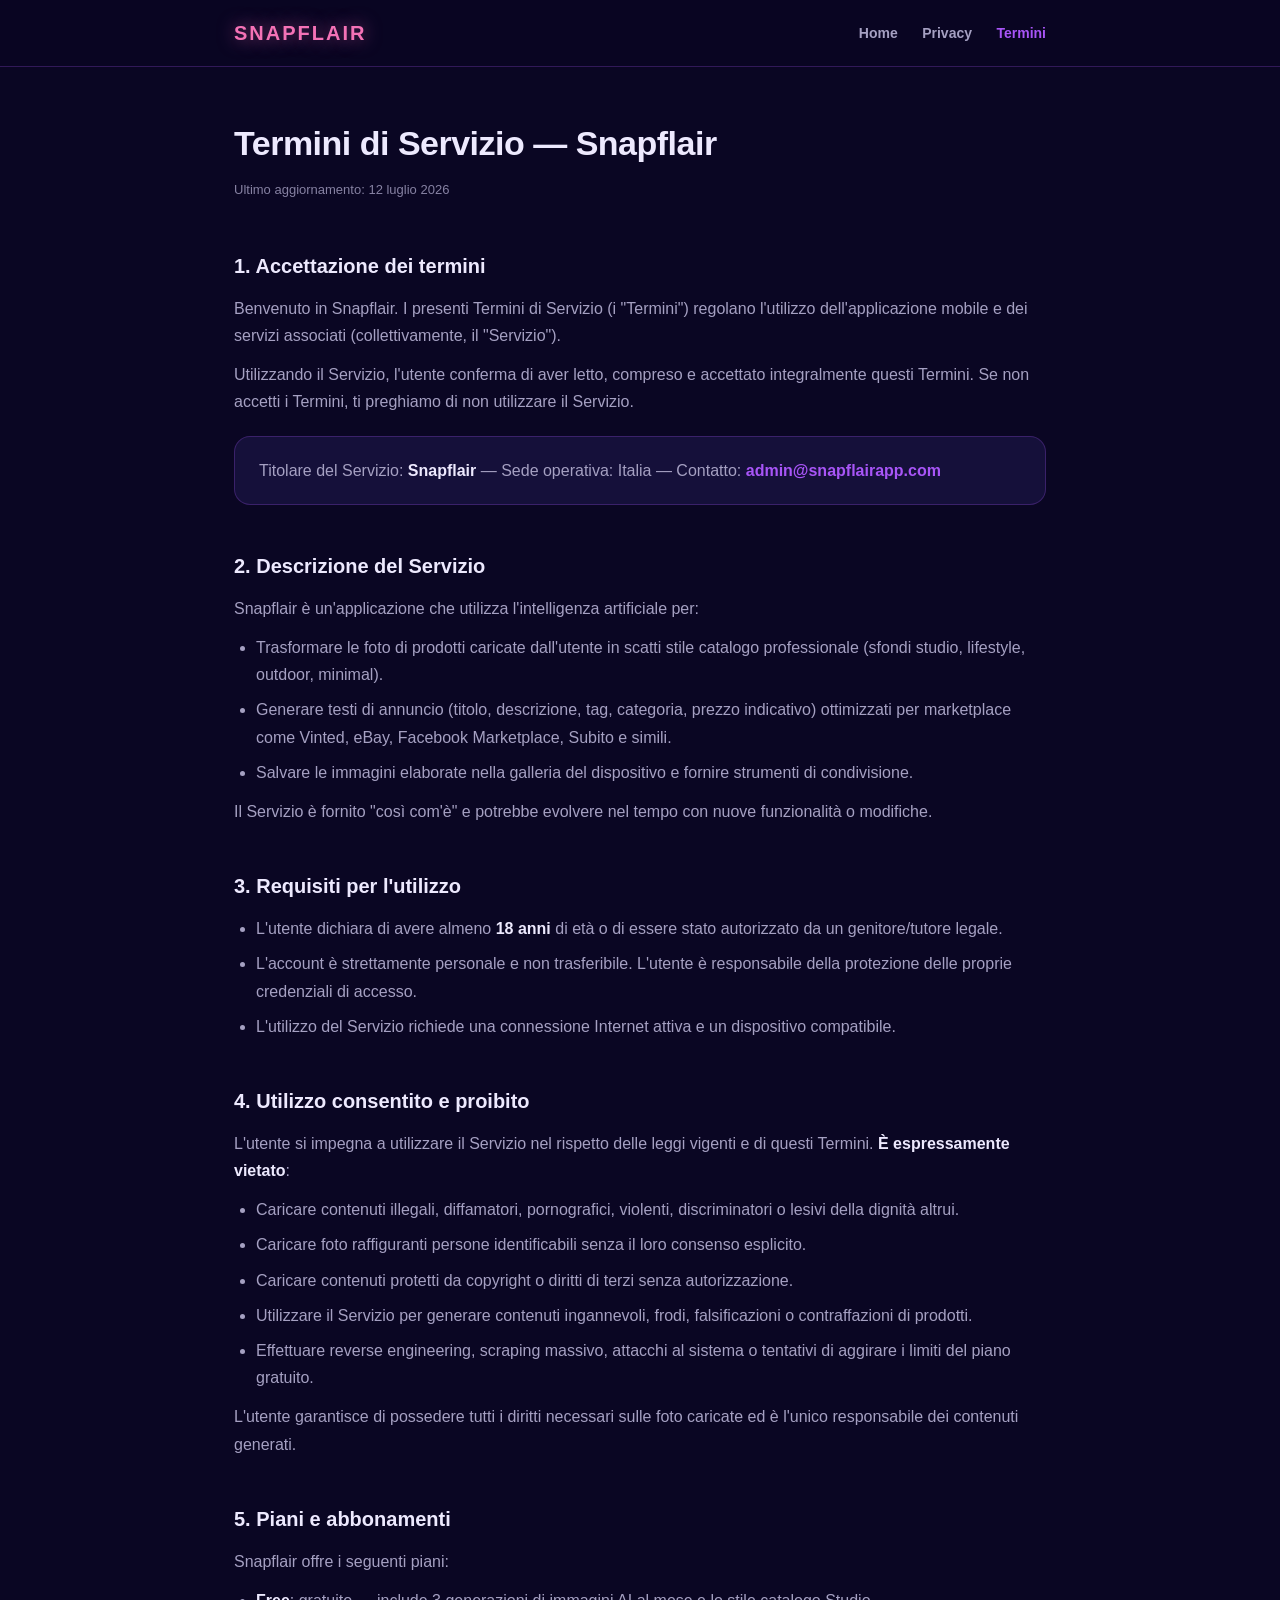
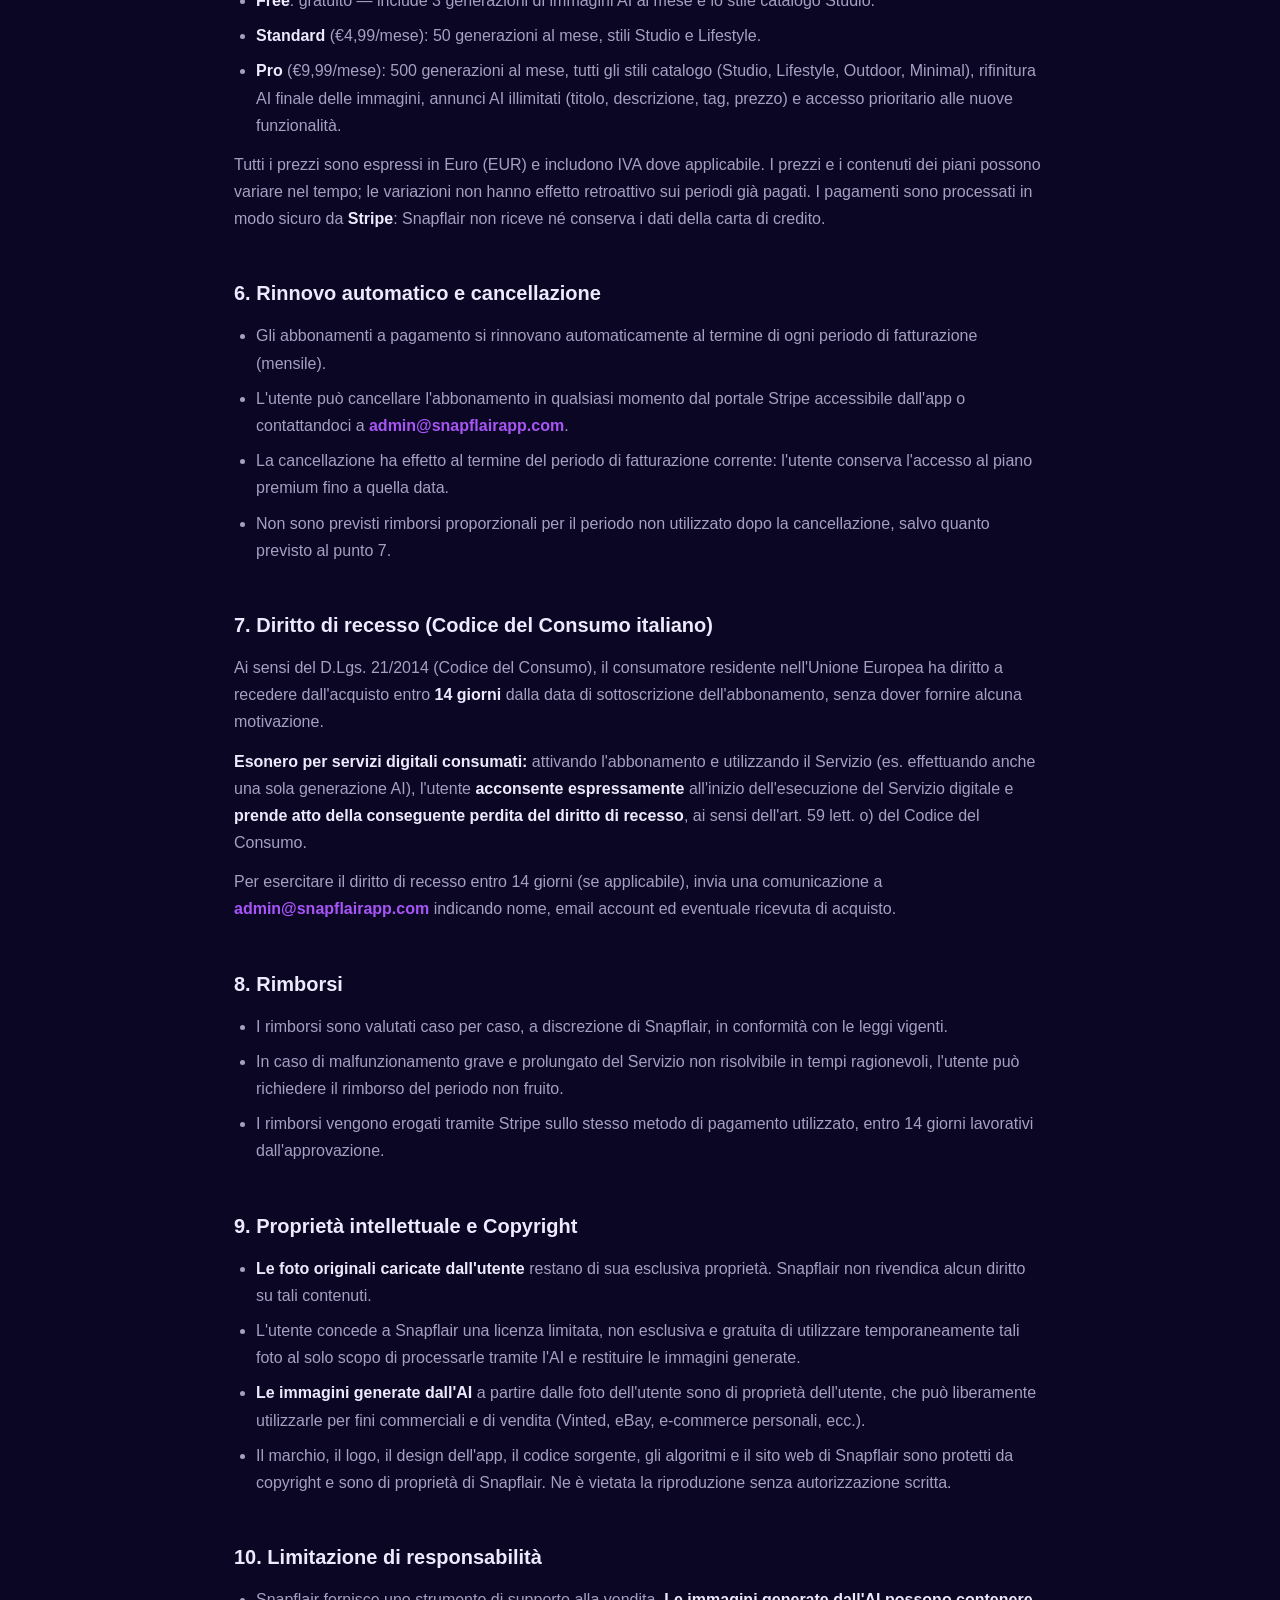
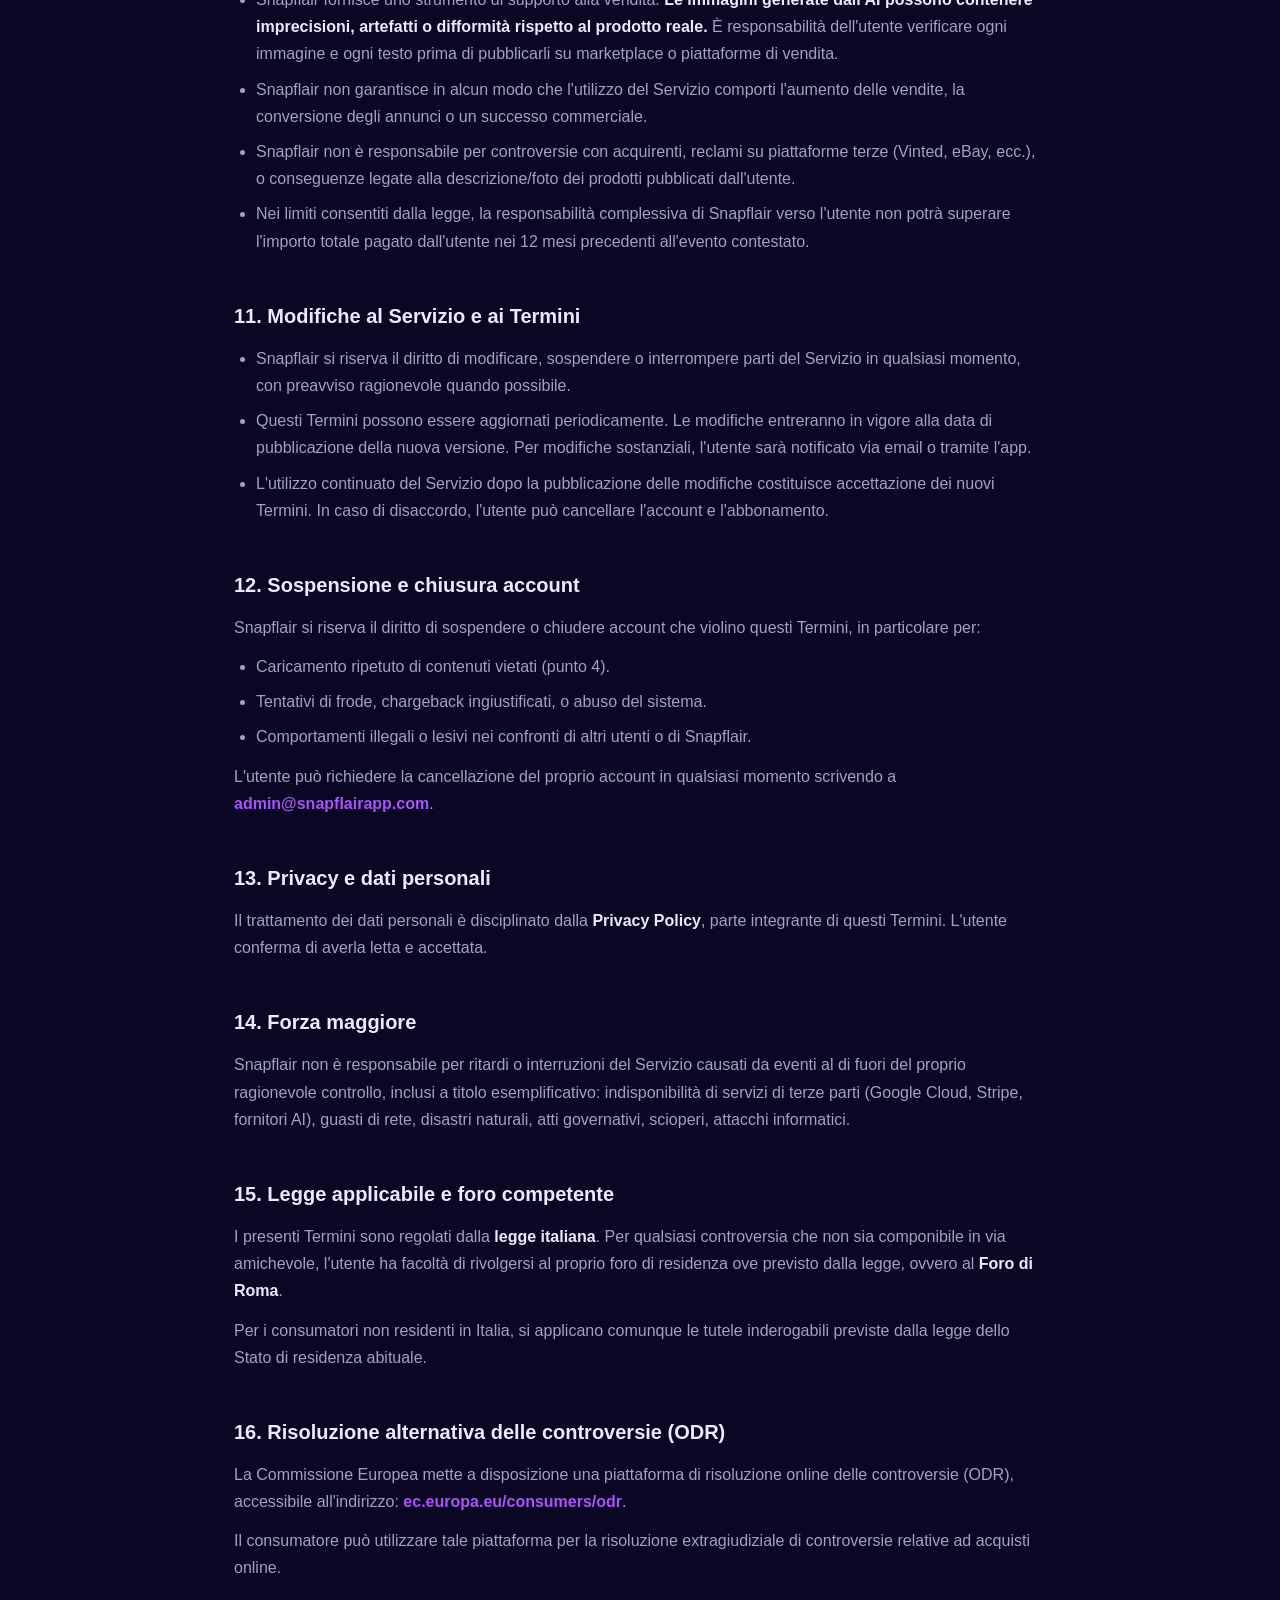
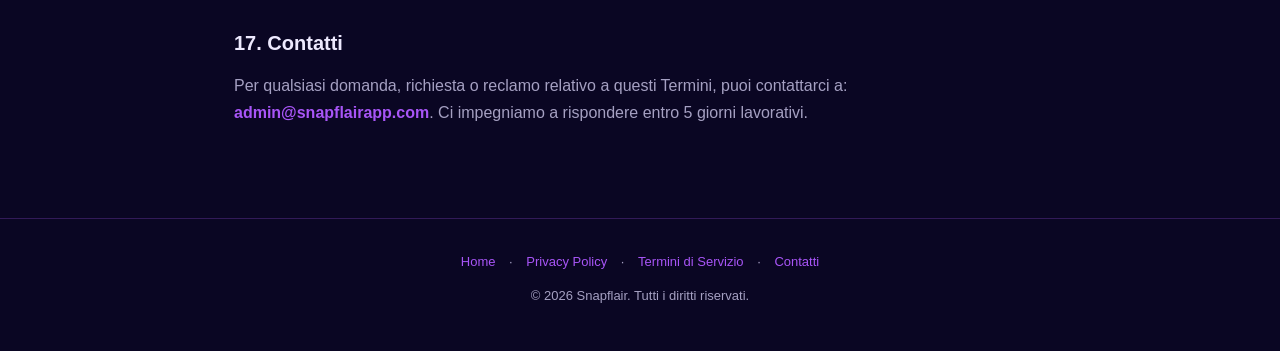
==== terms.html @ dc20a5fb "Create terms.html Documento termini" ====
<!DOCTYPE html>
<html lang="it">
<head>
<meta charset="UTF-8">
<meta name="viewport" content="width=device-width, initial-scale=1.0">
<title>Termini di Servizio — Snapflair</title>
<meta name="description" content="Termini e Condizioni d'uso di Snapflair: piani, abbonamenti, proprietà intellettuale, diritto di recesso.">
<style>
  :root {
    --bg: #0A0623; --bg-card: #15103A; --purple: #A855F7; --pink: #F472B6;
    --text: #EDE9FE; --text-dim: #A5A0C2; --border: rgba(168, 85, 247, 0.25);
  }
  * { margin: 0; padding: 0; box-sizing: border-box; }
  body { background: var(--bg); color: var(--text-dim); font-family: -apple-system, BlinkMacSystemFont, "Segoe UI", Roboto, Helvetica, Arial, sans-serif; line-height: 1.7; font-size: 16px; }
  header { position: sticky; top: 0; z-index: 10; background: rgba(10, 6, 35, 0.92); backdrop-filter: blur(10px); border-bottom: 1px solid var(--border); }
  .nav { max-width: 860px; margin: 0 auto; padding: 16px 24px; display: flex; align-items: center; justify-content: space-between; }
  .logo { font-size: 20px; font-weight: 900; letter-spacing: 2px; color: var(--pink); text-decoration: none; text-shadow: 0 0 18px rgba(244, 114, 182, 0.6); }
  .nav-links a { color: var(--text-dim); text-decoration: none; font-size: 14px; margin-left: 20px; transition: color .2s; }
  .nav-links a:hover, .nav-links a.active { color: var(--purple); }
  main { max-width: 860px; margin: 0 auto; padding: 48px 24px 80px; }
  h1 { font-size: 34px; font-weight: 800; color: var(--text); letter-spacing: -0.5px; margin-bottom: 6px; }
  .meta { font-size: 13px; color: var(--text-dim); margin-bottom: 40px; opacity: .8; }
  h2 { font-size: 20px; font-weight: 700; color: var(--text); margin: 36px 0 12px; padding-top: 8px; }
  p { margin-bottom: 12px; }
  ul { margin: 0 0 12px 22px; }
  li { margin-bottom: 8px; }
  strong { color: var(--text); font-weight: 700; }
  a { color: var(--purple); font-weight: 600; text-decoration: none; }
  a:hover { text-decoration: underline; }
  .card { background: var(--bg-card); border: 1px solid var(--border); border-radius: 16px; padding: 20px 24px; margin: 20px 0; }
  footer { border-top: 1px solid var(--border); padding: 32px 24px; text-align: center; font-size: 13px; color: var(--text-dim); }
  footer a { margin: 0 10px; font-weight: 500; }
  @media (max-width: 600px) { h1 { font-size: 26px; } .nav-links a { margin-left: 12px; font-size: 13px; } }
</style>
</head>
<body>

<header>
  <nav class="nav">
    <a class="logo" href="index.html">SNAPFLAIR</a>
    <div class="nav-links">
      <a href="index.html">Home</a>
      <a href="privacy.html">Privacy</a>
      <a href="terms.html" class="active">Termini</a>
    </div>
  </nav>
</header>

<main>
  <h1>Termini di Servizio — Snapflair</h1>
  <p class="meta">Ultimo aggiornamento: 12 luglio 2026</p>

  <h2>1. Accettazione dei termini</h2>
  <p>Benvenuto in Snapflair. I presenti Termini di Servizio (i "Termini") regolano l'utilizzo dell'applicazione mobile e dei servizi associati (collettivamente, il "Servizio").</p>
  <p>Utilizzando il Servizio, l'utente conferma di aver letto, compreso e accettato integralmente questi Termini. Se non accetti i Termini, ti preghiamo di non utilizzare il Servizio.</p>
  <div class="card">Titolare del Servizio: <strong>Snapflair</strong> — Sede operativa: Italia — Contatto: <a href="mailto:admin@snapflairapp.com">admin@snapflairapp.com</a></div>

  <h2>2. Descrizione del Servizio</h2>
  <p>Snapflair è un'applicazione che utilizza l'intelligenza artificiale per:</p>
  <ul>
    <li>Trasformare le foto di prodotti caricate dall'utente in scatti stile catalogo professionale (sfondi studio, lifestyle, outdoor, minimal).</li>
    <li>Generare testi di annuncio (titolo, descrizione, tag, categoria, prezzo indicativo) ottimizzati per marketplace come Vinted, eBay, Facebook Marketplace, Subito e simili.</li>
    <li>Salvare le immagini elaborate nella galleria del dispositivo e fornire strumenti di condivisione.</li>
  </ul>
  <p>Il Servizio è fornito "così com'è" e potrebbe evolvere nel tempo con nuove funzionalità o modifiche.</p>

  <h2>3. Requisiti per l'utilizzo</h2>
  <ul>
    <li>L'utente dichiara di avere almeno <strong>18 anni</strong> di età o di essere stato autorizzato da un genitore/tutore legale.</li>
    <li>L'account è strettamente personale e non trasferibile. L'utente è responsabile della protezione delle proprie credenziali di accesso.</li>
    <li>L'utilizzo del Servizio richiede una connessione Internet attiva e un dispositivo compatibile.</li>
  </ul>

  <h2>4. Utilizzo consentito e proibito</h2>
  <p>L'utente si impegna a utilizzare il Servizio nel rispetto delle leggi vigenti e di questi Termini. <strong>È espressamente vietato</strong>:</p>
  <ul>
    <li>Caricare contenuti illegali, diffamatori, pornografici, violenti, discriminatori o lesivi della dignità altrui.</li>
    <li>Caricare foto raffiguranti persone identificabili senza il loro consenso esplicito.</li>
    <li>Caricare contenuti protetti da copyright o diritti di terzi senza autorizzazione.</li>
    <li>Utilizzare il Servizio per generare contenuti ingannevoli, frodi, falsificazioni o contraffazioni di prodotti.</li>
    <li>Effettuare reverse engineering, scraping massivo, attacchi al sistema o tentativi di aggirare i limiti del piano gratuito.</li>
  </ul>
  <p>L'utente garantisce di possedere tutti i diritti necessari sulle foto caricate ed è l'unico responsabile dei contenuti generati.</p>

  <h2>5. Piani e abbonamenti</h2>
  <p>Snapflair offre i seguenti piani:</p>
  <ul>
    <li><strong>Free</strong>: gratuito — include 3 generazioni di immagini AI al mese e lo stile catalogo Studio.</li>
    <li><strong>Standard</strong> (€4,99/mese): 50 generazioni al mese, stili Studio e Lifestyle.</li>
    <li><strong>Pro</strong> (€9,99/mese): 500 generazioni al mese, tutti gli stili catalogo (Studio, Lifestyle, Outdoor, Minimal), rifinitura AI finale delle immagini, annunci AI illimitati (titolo, descrizione, tag, prezzo) e accesso prioritario alle nuove funzionalità.</li>
  </ul>
  <p>Tutti i prezzi sono espressi in Euro (EUR) e includono IVA dove applicabile. I prezzi e i contenuti dei piani possono variare nel tempo; le variazioni non hanno effetto retroattivo sui periodi già pagati. I pagamenti sono processati in modo sicuro da <strong>Stripe</strong>: Snapflair non riceve né conserva i dati della carta di credito.</p>

  <h2>6. Rinnovo automatico e cancellazione</h2>
  <ul>
    <li>Gli abbonamenti a pagamento si rinnovano automaticamente al termine di ogni periodo di fatturazione (mensile).</li>
    <li>L'utente può cancellare l'abbonamento in qualsiasi momento dal portale Stripe accessibile dall'app o contattandoci a <a href="mailto:admin@snapflairapp.com">admin@snapflairapp.com</a>.</li>
    <li>La cancellazione ha effetto al termine del periodo di fatturazione corrente: l'utente conserva l'accesso al piano premium fino a quella data.</li>
    <li>Non sono previsti rimborsi proporzionali per il periodo non utilizzato dopo la cancellazione, salvo quanto previsto al punto 7.</li>
  </ul>

  <h2>7. Diritto di recesso (Codice del Consumo italiano)</h2>
  <p>Ai sensi del D.Lgs. 21/2014 (Codice del Consumo), il consumatore residente nell'Unione Europea ha diritto a recedere dall'acquisto entro <strong>14 giorni</strong> dalla data di sottoscrizione dell'abbonamento, senza dover fornire alcuna motivazione.</p>
  <p><strong>Esonero per servizi digitali consumati:</strong> attivando l'abbonamento e utilizzando il Servizio (es. effettuando anche una sola generazione AI), l'utente <strong>acconsente espressamente</strong> all'inizio dell'esecuzione del Servizio digitale e <strong>prende atto della conseguente perdita del diritto di recesso</strong>, ai sensi dell'art. 59 lett. o) del Codice del Consumo.</p>
  <p>Per esercitare il diritto di recesso entro 14 giorni (se applicabile), invia una comunicazione a <a href="mailto:admin@snapflairapp.com">admin@snapflairapp.com</a> indicando nome, email account ed eventuale ricevuta di acquisto.</p>

  <h2>8. Rimborsi</h2>
  <ul>
    <li>I rimborsi sono valutati caso per caso, a discrezione di Snapflair, in conformità con le leggi vigenti.</li>
    <li>In caso di malfunzionamento grave e prolungato del Servizio non risolvibile in tempi ragionevoli, l'utente può richiedere il rimborso del periodo non fruito.</li>
    <li>I rimborsi vengono erogati tramite Stripe sullo stesso metodo di pagamento utilizzato, entro 14 giorni lavorativi dall'approvazione.</li>
  </ul>

  <h2>9. Proprietà intellettuale e Copyright</h2>
  <ul>
    <li><strong>Le foto originali caricate dall'utente</strong> restano di sua esclusiva proprietà. Snapflair non rivendica alcun diritto su tali contenuti.</li>
    <li>L'utente concede a Snapflair una licenza limitata, non esclusiva e gratuita di utilizzare temporaneamente tali foto al solo scopo di processarle tramite l'AI e restituire le immagini generate.</li>
    <li><strong>Le immagini generate dall'AI</strong> a partire dalle foto dell'utente sono di proprietà dell'utente, che può liberamente utilizzarle per fini commerciali e di vendita (Vinted, eBay, e-commerce personali, ecc.).</li>
    <li>Il marchio, il logo, il design dell'app, il codice sorgente, gli algoritmi e il sito web di Snapflair sono protetti da copyright e sono di proprietà di Snapflair. Ne è vietata la riproduzione senza autorizzazione scritta.</li>
  </ul>

  <h2>10. Limitazione di responsabilità</h2>
  <ul>
    <li>Snapflair fornisce uno strumento di supporto alla vendita. <strong>Le immagini generate dall'AI possono contenere imprecisioni, artefatti o difformità rispetto al prodotto reale.</strong> È responsabilità dell'utente verificare ogni immagine e ogni testo prima di pubblicarli su marketplace o piattaforme di vendita.</li>
    <li>Snapflair non garantisce in alcun modo che l'utilizzo del Servizio comporti l'aumento delle vendite, la conversione degli annunci o un successo commerciale.</li>
    <li>Snapflair non è responsabile per controversie con acquirenti, reclami su piattaforme terze (Vinted, eBay, ecc.), o conseguenze legate alla descrizione/foto dei prodotti pubblicati dall'utente.</li>
    <li>Nei limiti consentiti dalla legge, la responsabilità complessiva di Snapflair verso l'utente non potrà superare l'importo totale pagato dall'utente nei 12 mesi precedenti all'evento contestato.</li>
  </ul>

  <h2>11. Modifiche al Servizio e ai Termini</h2>
  <ul>
    <li>Snapflair si riserva il diritto di modificare, sospendere o interrompere parti del Servizio in qualsiasi momento, con preavviso ragionevole quando possibile.</li>
    <li>Questi Termini possono essere aggiornati periodicamente. Le modifiche entreranno in vigore alla data di pubblicazione della nuova versione. Per modifiche sostanziali, l'utente sarà notificato via email o tramite l'app.</li>
    <li>L'utilizzo continuato del Servizio dopo la pubblicazione delle modifiche costituisce accettazione dei nuovi Termini. In caso di disaccordo, l'utente può cancellare l'account e l'abbonamento.</li>
  </ul>

  <h2>12. Sospensione e chiusura account</h2>
  <p>Snapflair si riserva il diritto di sospendere o chiudere account che violino questi Termini, in particolare per:</p>
  <ul>
    <li>Caricamento ripetuto di contenuti vietati (punto 4).</li>
    <li>Tentativi di frode, chargeback ingiustificati, o abuso del sistema.</li>
    <li>Comportamenti illegali o lesivi nei confronti di altri utenti o di Snapflair.</li>
  </ul>
  <p>L'utente può richiedere la cancellazione del proprio account in qualsiasi momento scrivendo a <a href="mailto:admin@snapflairapp.com">admin@snapflairapp.com</a>.</p>

  <h2>13. Privacy e dati personali</h2>
  <p>Il trattamento dei dati personali è disciplinato dalla <a href="privacy.html"><strong>Privacy Policy</strong></a>, parte integrante di questi Termini. L'utente conferma di averla letta e accettata.</p>

  <h2>14. Forza maggiore</h2>
  <p>Snapflair non è responsabile per ritardi o interruzioni del Servizio causati da eventi al di fuori del proprio ragionevole controllo, inclusi a titolo esemplificativo: indisponibilità di servizi di terze parti (Google Cloud, Stripe, fornitori AI), guasti di rete, disastri naturali, atti governativi, scioperi, attacchi informatici.</p>

  <h2>15. Legge applicabile e foro competente</h2>
  <p>I presenti Termini sono regolati dalla <strong>legge italiana</strong>. Per qualsiasi controversia che non sia componibile in via amichevole, l'utente ha facoltà di rivolgersi al proprio foro di residenza ove previsto dalla legge, ovvero al <strong>Foro di Roma</strong>.</p>
  <p>Per i consumatori non residenti in Italia, si applicano comunque le tutele inderogabili previste dalla legge dello Stato di residenza abituale.</p>

  <h2>16. Risoluzione alternativa delle controversie (ODR)</h2>
  <p>La Commissione Europea mette a disposizione una piattaforma di risoluzione online delle controversie (ODR), accessibile all'indirizzo: <a href="https://ec.europa.eu/consumers/odr" target="_blank" rel="noopener">ec.europa.eu/consumers/odr</a>.</p>
  <p>Il consumatore può utilizzare tale piattaforma per la risoluzione extragiudiziale di controversie relative ad acquisti online.</p>

  <h2>17. Contatti</h2>
  <p>Per qualsiasi domanda, richiesta o reclamo relativo a questi Termini, puoi contattarci a: <a href="mailto:admin@snapflairapp.com">admin@snapflairapp.com</a>. Ci impegniamo a rispondere entro 5 giorni lavorativi.</p>
</main>

<footer>
  <div>
    <a href="index.html">Home</a> ·
    <a href="privacy.html">Privacy Policy</a> ·
    <a href="terms.html">Termini di Servizio</a> ·
    <a href="mailto:admin@snapflairapp.com">Contatti</a>
  </div>
  <p style="margin-top:12px;">© 2026 Snapflair. Tutti i diritti riservati.</p>
</footer>

</body>
</html>
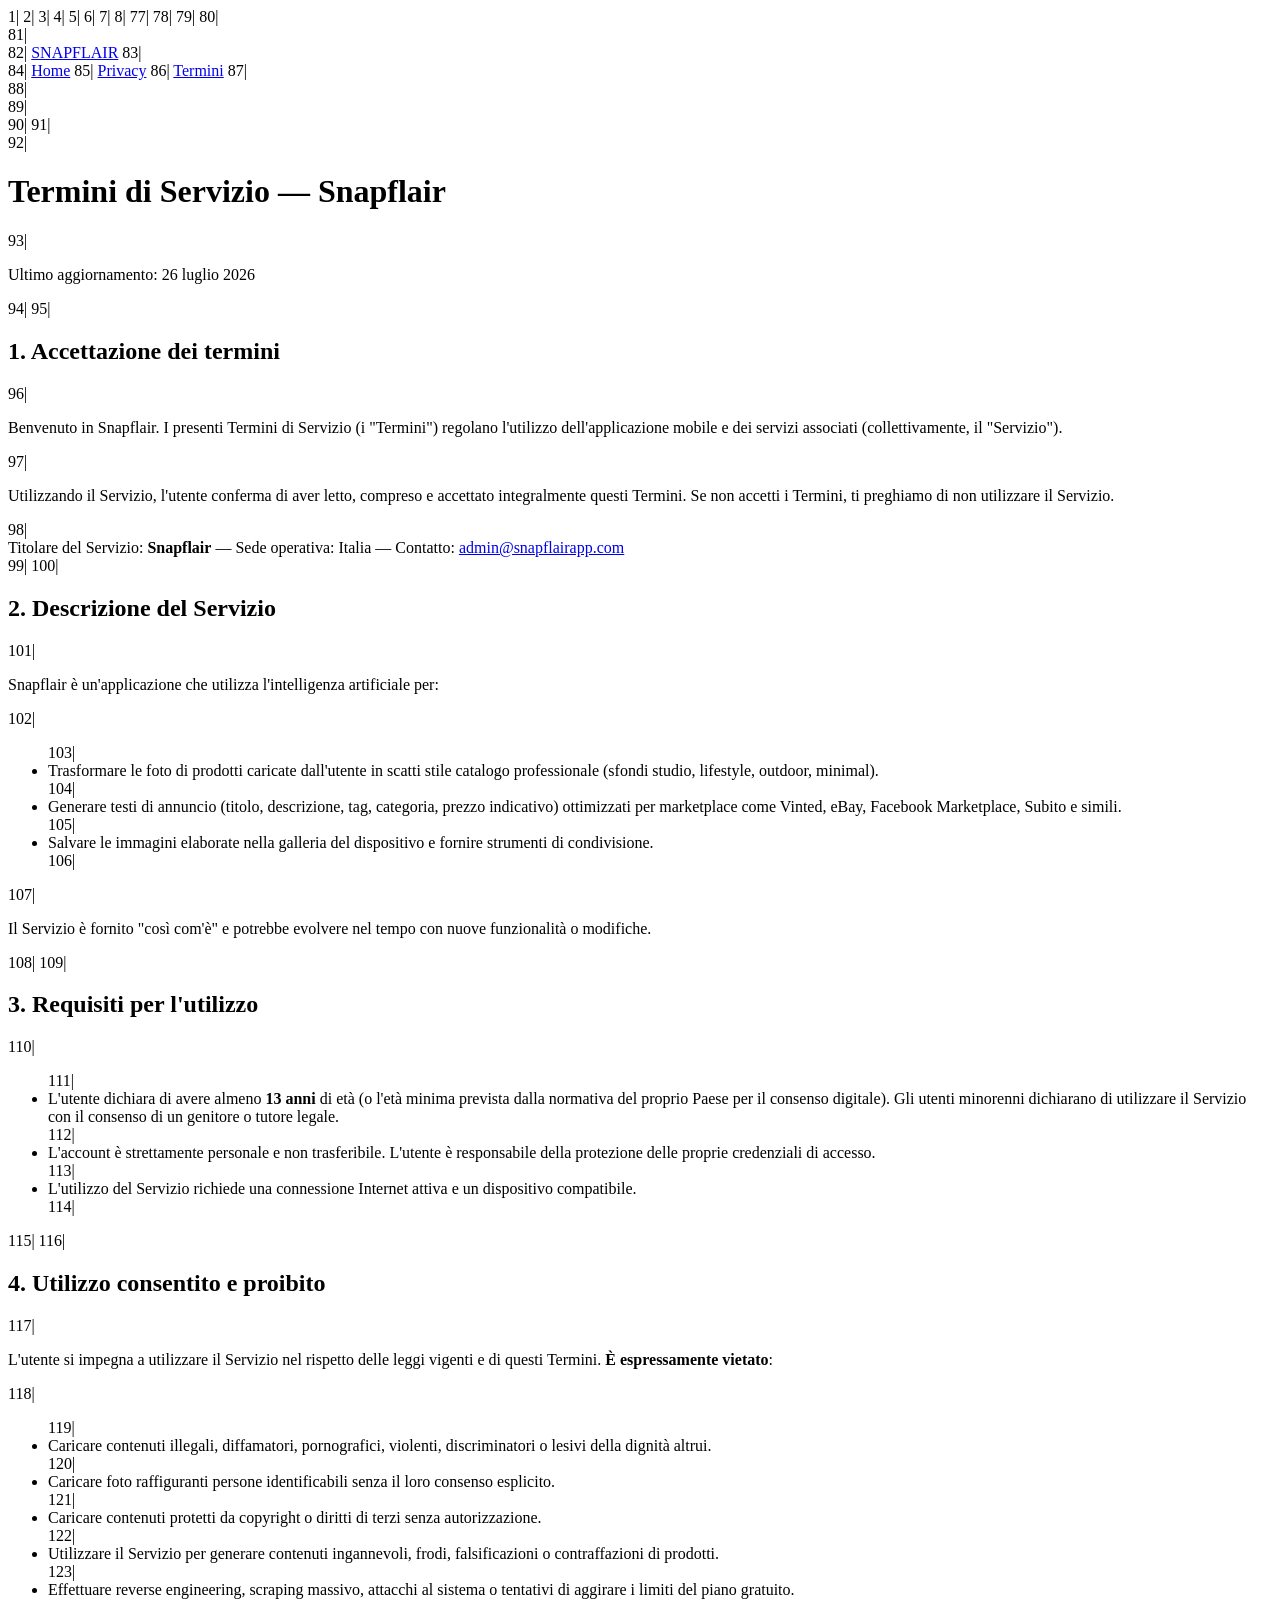
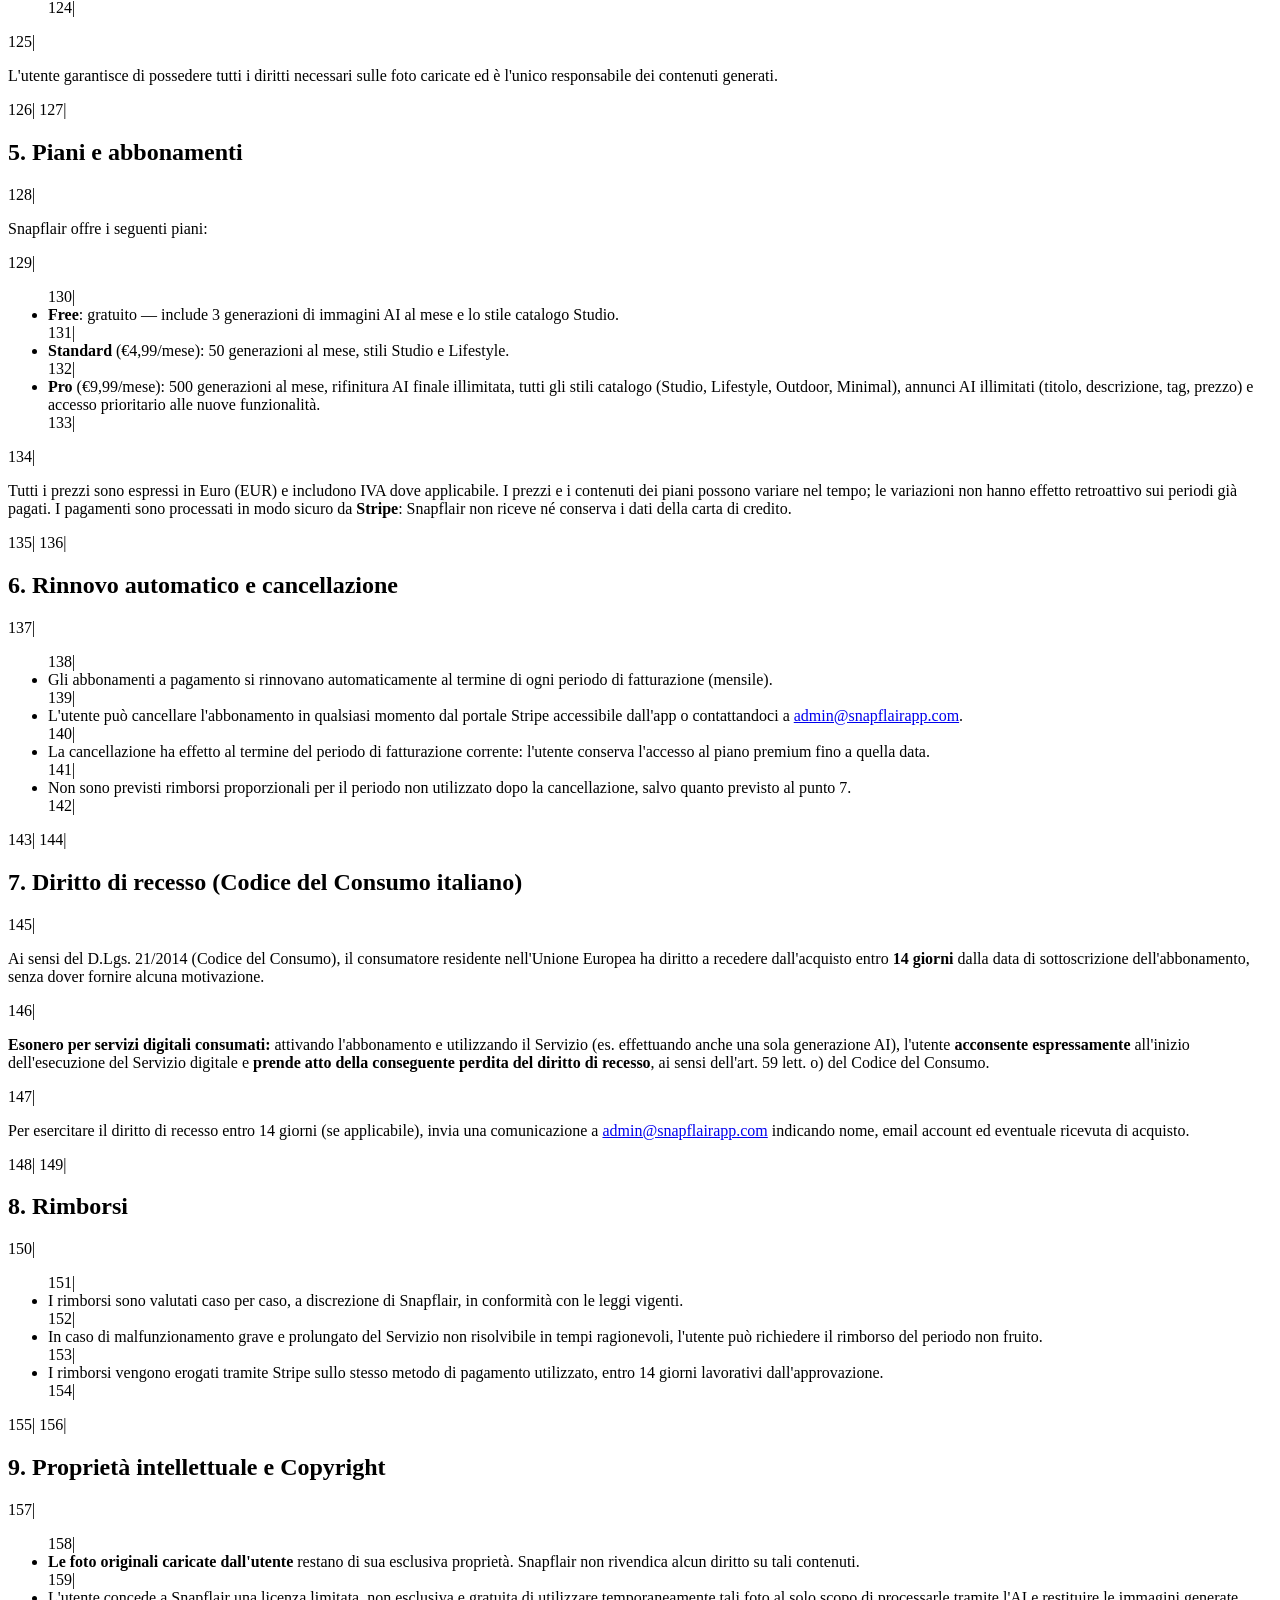
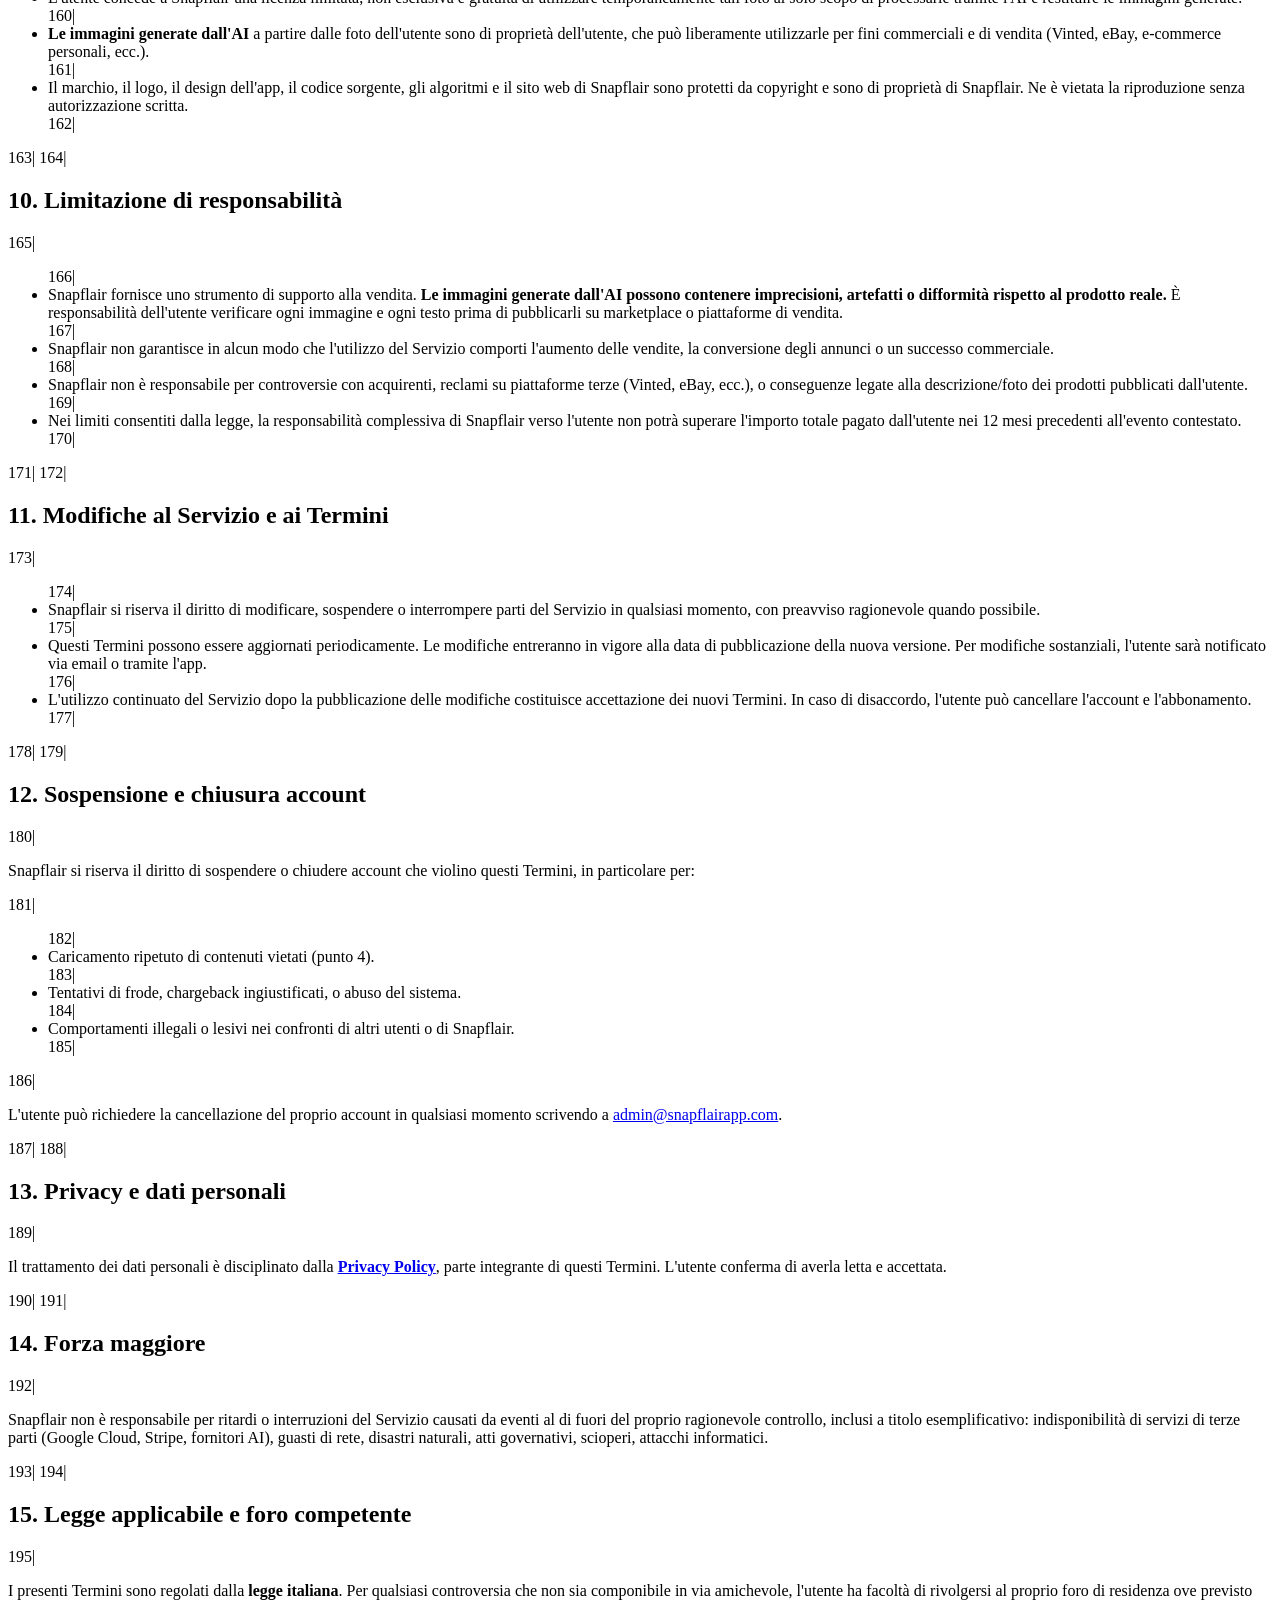
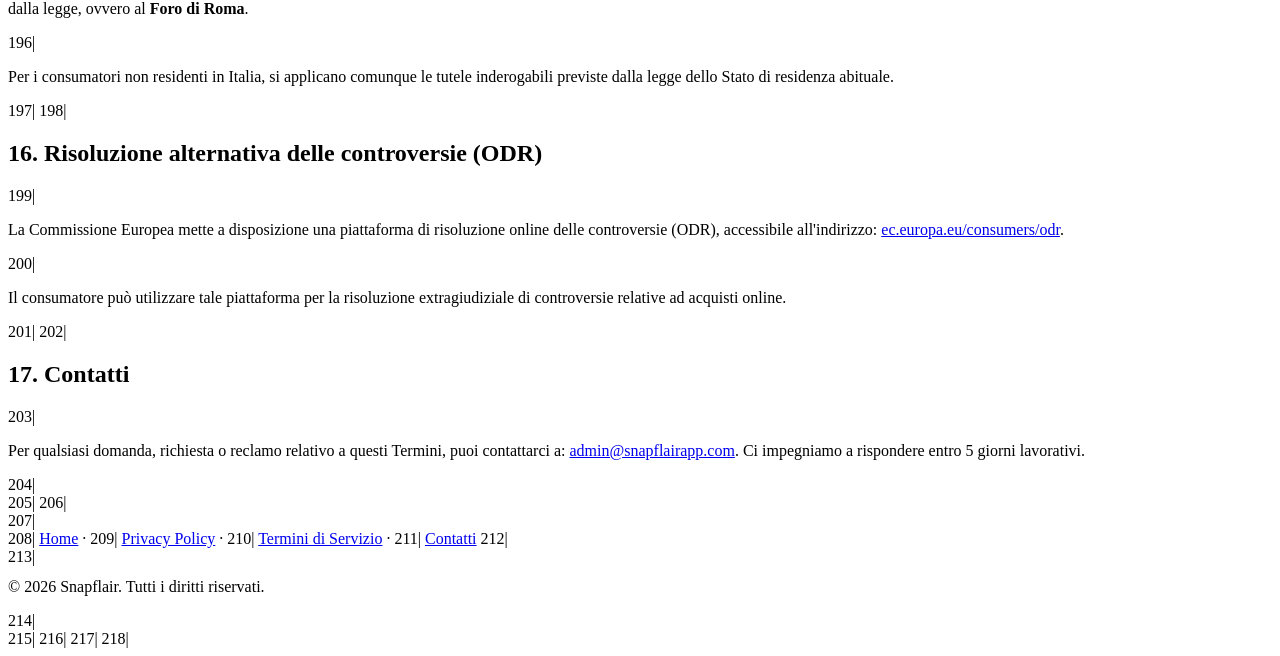
==== commit 112488f8: "Update terms.html" ====
--- a/terms.html
+++ b/terms.html
@@ -1,175 +1,219 @@
-<!DOCTYPE html>
-<html lang="it">
-<head>
-<meta charset="UTF-8">
-<meta name="viewport" content="width=device-width, initial-scale=1.0">
-<title>Termini di Servizio — Snapflair</title>
-<meta name="description" content="Termini e Condizioni d'uso di Snapflair: piani, abbonamenti, proprietà intellettuale, diritto di recesso.">
-<style>
-  :root {
-    --bg: #0A0623; --bg-card: #15103A; --purple: #A855F7; --pink: #F472B6;
-    --text: #EDE9FE; --text-dim: #A5A0C2; --border: rgba(168, 85, 247, 0.25);
-  }
-  * { margin: 0; padding: 0; box-sizing: border-box; }
-  body { background: var(--bg); color: var(--text-dim); font-family: -apple-system, BlinkMacSystemFont, "Segoe UI", Roboto, Helvetica, Arial, sans-serif; line-height: 1.7; font-size: 16px; }
-  header { position: sticky; top: 0; z-index: 10; background: rgba(10, 6, 35, 0.92); backdrop-filter: blur(10px); border-bottom: 1px solid var(--border); }
-  .nav { max-width: 860px; margin: 0 auto; padding: 16px 24px; display: flex; align-items: center; justify-content: space-between; }
-  .logo { font-size: 20px; font-weight: 900; letter-spacing: 2px; color: var(--pink); text-decoration: none; text-shadow: 0 0 18px rgba(244, 114, 182, 0.6); }
-  .nav-links a { color: var(--text-dim); text-decoration: none; font-size: 14px; margin-left: 20px; transition: color .2s; }
-  .nav-links a:hover, .nav-links a.active { color: var(--purple); }
-  main { max-width: 860px; margin: 0 auto; padding: 48px 24px 80px; }
-  h1 { font-size: 34px; font-weight: 800; color: var(--text); letter-spacing: -0.5px; margin-bottom: 6px; }
-  .meta { font-size: 13px; color: var(--text-dim); margin-bottom: 40px; opacity: .8; }
-  h2 { font-size: 20px; font-weight: 700; color: var(--text); margin: 36px 0 12px; padding-top: 8px; }
-  p { margin-bottom: 12px; }
-  ul { margin: 0 0 12px 22px; }
-  li { margin-bottom: 8px; }
-  strong { color: var(--text); font-weight: 700; }
-  a { color: var(--purple); font-weight: 600; text-decoration: none; }
-  a:hover { text-decoration: underline; }
-  .card { background: var(--bg-card); border: 1px solid var(--border); border-radius: 16px; padding: 20px 24px; margin: 20px 0; }
-  footer { border-top: 1px solid var(--border); padding: 32px 24px; text-align: center; font-size: 13px; color: var(--text-dim); }
-  footer a { margin: 0 10px; font-weight: 500; }
-  @media (max-width: 600px) { h1 { font-size: 26px; } .nav-links a { margin-left: 12px; font-size: 13px; } }
-</style>
-</head>
-<body>
+1|<!DOCTYPE html>
+2|<html lang="it">
+3|<head>
+4|<meta charset="UTF-8">
+5|<meta name="viewport" content="width=device-width, initial-scale=1.0">
+6|<title>Termini di Servizio — Snapflair</title>
+7|<meta name="description" content="Termini e Condizioni d'uso di Snapflair: piani, abbonamenti, proprietà intellettuale, diritto di recesso.">
+8|<style>
+9|  :root {
+10|    --bg: #0A0623;
+11|    --bg-card: #15103A;
+12|    --purple: #A855F7;
+13|    --pink: #F472B6;
+14|    --text: #EDE9FE;
+15|    --text-dim: #A5A0C2;
+16|    --border: rgba(168, 85, 247, 0.25);
+17|  }
+18|  * { margin: 0; padding: 0; box-sizing: border-box; }
+19|  body {
+20|    background: var(--bg);
+21|    color: var(--text-dim);
+22|    font-family: -apple-system, BlinkMacSystemFont, "Segoe UI", Roboto, Helvetica, Arial, sans-serif;
+23|    line-height: 1.7;
+24|    font-size: 16px;
+25|  }
+26|  header {
+27|    position: sticky; top: 0; z-index: 10;
+28|    background: rgba(10, 6, 35, 0.92);
+29|    backdrop-filter: blur(10px);
+30|    border-bottom: 1px solid var(--border);
+31|  }
+32|  .nav {
+33|    max-width: 860px; margin: 0 auto; padding: 16px 24px;
+34|    display: flex; align-items: center; justify-content: space-between;
+35|  }
+36|  .logo {
+37|    font-size: 20px; font-weight: 900; letter-spacing: 2px;
+38|    color: var(--pink); text-decoration: none;
+39|    text-shadow: 0 0 18px rgba(244, 114, 182, 0.6);
+40|  }
+41|  .nav-links a {
+42|    color: var(--text-dim); text-decoration: none; font-size: 14px;
+43|    margin-left: 20px; transition: color .2s;
+44|  }
+45|  .nav-links a:hover, .nav-links a.active { color: var(--purple); }
+46|  main { max-width: 860px; margin: 0 auto; padding: 48px 24px 80px; }
+47|  h1 {
+48|    font-size: 34px; font-weight: 800; color: var(--text);
+49|    letter-spacing: -0.5px; margin-bottom: 6px;
+50|  }
+51|  .meta { font-size: 13px; color: var(--text-dim); margin-bottom: 40px; opacity: .8; }
+52|  h2 {
+53|    font-size: 20px; font-weight: 700; color: var(--text);
+54|    margin: 36px 0 12px; padding-top: 8px;
+55|  }
+56|  p { margin-bottom: 12px; }
+57|  ul { margin: 0 0 12px 22px; }
+58|  li { margin-bottom: 8px; }
+59|  strong { color: var(--text); font-weight: 700; }
+60|  a { color: var(--purple); font-weight: 600; text-decoration: none; }
+61|  a:hover { text-decoration: underline; }
+62|  .card {
+63|    background: var(--bg-card); border: 1px solid var(--border);
+64|    border-radius: 16px; padding: 20px 24px; margin: 20px 0;
+65|  }
+66|  footer {
+67|    border-top: 1px solid var(--border);
+68|    padding: 32px 24px; text-align: center;
+69|    font-size: 13px; color: var(--text-dim);
+70|  }
+71|  footer a { margin: 0 10px; font-weight: 500; }
+72|  @media (max-width: 600px) {
+73|    h1 { font-size: 26px; }
+74|    .nav-links a { margin-left: 12px; font-size: 13px; }
+75|  }
+76|</style>
+77|</head>
+78|<body>
+79|
+80|<header>
+81|  <nav class="nav">
+82|    <a class="logo" href="index.html">SNAPFLAIR</a>
+83|    <div class="nav-links">
+84|      <a href="index.html">Home</a>
+85|      <a href="privacy.html">Privacy</a>
+86|      <a href="terms.html" class="active">Termini</a>
+87|    </div>
+88|  </nav>
+89|</header>
+90|
+91|<main>
+92|  <h1>Termini di Servizio — Snapflair</h1>
+93|  <p class="meta">Ultimo aggiornamento: 26 luglio 2026</p>
+94|
+95|  <h2>1. Accettazione dei termini</h2>
+96|  <p>Benvenuto in Snapflair. I presenti Termini di Servizio (i "Termini") regolano l'utilizzo dell'applicazione mobile e dei servizi associati (collettivamente, il "Servizio").</p>
+97|  <p>Utilizzando il Servizio, l'utente conferma di aver letto, compreso e accettato integralmente questi Termini. Se non accetti i Termini, ti preghiamo di non utilizzare il Servizio.</p>
+98|  <div class="card">Titolare del Servizio: <strong>Snapflair</strong> — Sede operativa: Italia — Contatto: <a href="mailto:admin@snapflairapp.com">admin@snapflairapp.com</a></div>
+99|
+100|  <h2>2. Descrizione del Servizio</h2>
+101|  <p>Snapflair è un'applicazione che utilizza l'intelligenza artificiale per:</p>
+102|  <ul>
+103|    <li>Trasformare le foto di prodotti caricate dall'utente in scatti stile catalogo professionale (sfondi studio, lifestyle, outdoor, minimal).</li>
+104|    <li>Generare testi di annuncio (titolo, descrizione, tag, categoria, prezzo indicativo) ottimizzati per marketplace come Vinted, eBay, Facebook Marketplace, Subito e simili.</li>
+105|    <li>Salvare le immagini elaborate nella galleria del dispositivo e fornire strumenti di condivisione.</li>
+106|  </ul>
+107|  <p>Il Servizio è fornito "così com'è" e potrebbe evolvere nel tempo con nuove funzionalità o modifiche.</p>
+108|
+109|  <h2>3. Requisiti per l'utilizzo</h2>
+110|  <ul>
+111|    <li>L'utente dichiara di avere almeno <strong>13 anni</strong> di età (o l'età minima prevista dalla normativa del proprio Paese per il consenso digitale). Gli utenti minorenni dichiarano di utilizzare il Servizio con il consenso di un genitore o tutore legale.</li>
+112|    <li>L'account è strettamente personale e non trasferibile. L'utente è responsabile della protezione delle proprie credenziali di accesso.</li>
+113|    <li>L'utilizzo del Servizio richiede una connessione Internet attiva e un dispositivo compatibile.</li>
+114|  </ul>
+115|
+116|  <h2>4. Utilizzo consentito e proibito</h2>
+117|  <p>L'utente si impegna a utilizzare il Servizio nel rispetto delle leggi vigenti e di questi Termini. <strong>È espressamente vietato</strong>:</p>
+118|  <ul>
+119|    <li>Caricare contenuti illegali, diffamatori, pornografici, violenti, discriminatori o lesivi della dignità altrui.</li>
+120|    <li>Caricare foto raffiguranti persone identificabili senza il loro consenso esplicito.</li>
+121|    <li>Caricare contenuti protetti da copyright o diritti di terzi senza autorizzazione.</li>
+122|    <li>Utilizzare il Servizio per generare contenuti ingannevoli, frodi, falsificazioni o contraffazioni di prodotti.</li>
+123|    <li>Effettuare reverse engineering, scraping massivo, attacchi al sistema o tentativi di aggirare i limiti del piano gratuito.</li>
+124|  </ul>
+125|  <p>L'utente garantisce di possedere tutti i diritti necessari sulle foto caricate ed è l'unico responsabile dei contenuti generati.</p>
+126|
+127|  <h2>5. Piani e abbonamenti</h2>
+128|  <p>Snapflair offre i seguenti piani:</p>
+129|  <ul>
+130|    <li><strong>Free</strong>: gratuito — include 3 generazioni di immagini AI al mese e lo stile catalogo Studio.</li>
+131|    <li><strong>Standard</strong> (€4,99/mese): 50 generazioni al mese, stili Studio e Lifestyle.</li>
+132|    <li><strong>Pro</strong> (€9,99/mese): 500 generazioni al mese, rifinitura AI finale illimitata, tutti gli stili catalogo (Studio, Lifestyle, Outdoor, Minimal), annunci AI illimitati (titolo, descrizione, tag, prezzo) e accesso prioritario alle nuove funzionalità.</li>
+133|  </ul>
+134|  <p>Tutti i prezzi sono espressi in Euro (EUR) e includono IVA dove applicabile. I prezzi e i contenuti dei piani possono variare nel tempo; le variazioni non hanno effetto retroattivo sui periodi già pagati. I pagamenti sono processati in modo sicuro da <strong>Stripe</strong>: Snapflair non riceve né conserva i dati della carta di credito.</p>
+135|
+136|  <h2>6. Rinnovo automatico e cancellazione</h2>
+137|  <ul>
+138|    <li>Gli abbonamenti a pagamento si rinnovano automaticamente al termine di ogni periodo di fatturazione (mensile).</li>
+139|    <li>L'utente può cancellare l'abbonamento in qualsiasi momento dal portale Stripe accessibile dall'app o contattandoci a <a href="mailto:admin@snapflairapp.com">admin@snapflairapp.com</a>.</li>
+140|    <li>La cancellazione ha effetto al termine del periodo di fatturazione corrente: l'utente conserva l'accesso al piano premium fino a quella data.</li>
+141|    <li>Non sono previsti rimborsi proporzionali per il periodo non utilizzato dopo la cancellazione, salvo quanto previsto al punto 7.</li>
+142|  </ul>
+143|
+144|  <h2>7. Diritto di recesso (Codice del Consumo italiano)</h2>
+145|  <p>Ai sensi del D.Lgs. 21/2014 (Codice del Consumo), il consumatore residente nell'Unione Europea ha diritto a recedere dall'acquisto entro <strong>14 giorni</strong> dalla data di sottoscrizione dell'abbonamento, senza dover fornire alcuna motivazione.</p>
+146|  <p><strong>Esonero per servizi digitali consumati:</strong> attivando l'abbonamento e utilizzando il Servizio (es. effettuando anche una sola generazione AI), l'utente <strong>acconsente espressamente</strong> all'inizio dell'esecuzione del Servizio digitale e <strong>prende atto della conseguente perdita del diritto di recesso</strong>, ai sensi dell'art. 59 lett. o) del Codice del Consumo.</p>
+147|  <p>Per esercitare il diritto di recesso entro 14 giorni (se applicabile), invia una comunicazione a <a href="mailto:admin@snapflairapp.com">admin@snapflairapp.com</a> indicando nome, email account ed eventuale ricevuta di acquisto.</p>
+148|
+149|  <h2>8. Rimborsi</h2>
+150|  <ul>
+151|    <li>I rimborsi sono valutati caso per caso, a discrezione di Snapflair, in conformità con le leggi vigenti.</li>
+152|    <li>In caso di malfunzionamento grave e prolungato del Servizio non risolvibile in tempi ragionevoli, l'utente può richiedere il rimborso del periodo non fruito.</li>
+153|    <li>I rimborsi vengono erogati tramite Stripe sullo stesso metodo di pagamento utilizzato, entro 14 giorni lavorativi dall'approvazione.</li>
+154|  </ul>
+155|
+156|  <h2>9. Proprietà intellettuale e Copyright</h2>
+157|  <ul>
+158|    <li><strong>Le foto originali caricate dall'utente</strong> restano di sua esclusiva proprietà. Snapflair non rivendica alcun diritto su tali contenuti.</li>
+159|    <li>L'utente concede a Snapflair una licenza limitata, non esclusiva e gratuita di utilizzare temporaneamente tali foto al solo scopo di processarle tramite l'AI e restituire le immagini generate.</li>
+160|    <li><strong>Le immagini generate dall'AI</strong> a partire dalle foto dell'utente sono di proprietà dell'utente, che può liberamente utilizzarle per fini commerciali e di vendita (Vinted, eBay, e-commerce personali, ecc.).</li>
+161|    <li>Il marchio, il logo, il design dell'app, il codice sorgente, gli algoritmi e il sito web di Snapflair sono protetti da copyright e sono di proprietà di Snapflair. Ne è vietata la riproduzione senza autorizzazione scritta.</li>
+162|  </ul>
+163|
+164|  <h2>10. Limitazione di responsabilità</h2>
+165|  <ul>
+166|    <li>Snapflair fornisce uno strumento di supporto alla vendita. <strong>Le immagini generate dall'AI possono contenere imprecisioni, artefatti o difformità rispetto al prodotto reale.</strong> È responsabilità dell'utente verificare ogni immagine e ogni testo prima di pubblicarli su marketplace o piattaforme di vendita.</li>
+167|    <li>Snapflair non garantisce in alcun modo che l'utilizzo del Servizio comporti l'aumento delle vendite, la conversione degli annunci o un successo commerciale.</li>
+168|    <li>Snapflair non è responsabile per controversie con acquirenti, reclami su piattaforme terze (Vinted, eBay, ecc.), o conseguenze legate alla descrizione/foto dei prodotti pubblicati dall'utente.</li>
+169|    <li>Nei limiti consentiti dalla legge, la responsabilità complessiva di Snapflair verso l'utente non potrà superare l'importo totale pagato dall'utente nei 12 mesi precedenti all'evento contestato.</li>
+170|  </ul>
+171|
+172|  <h2>11. Modifiche al Servizio e ai Termini</h2>
+173|  <ul>
+174|    <li>Snapflair si riserva il diritto di modificare, sospendere o interrompere parti del Servizio in qualsiasi momento, con preavviso ragionevole quando possibile.</li>
+175|    <li>Questi Termini possono essere aggiornati periodicamente. Le modifiche entreranno in vigore alla data di pubblicazione della nuova versione. Per modifiche sostanziali, l'utente sarà notificato via email o tramite l'app.</li>
+176|    <li>L'utilizzo continuato del Servizio dopo la pubblicazione delle modifiche costituisce accettazione dei nuovi Termini. In caso di disaccordo, l'utente può cancellare l'account e l'abbonamento.</li>
+177|  </ul>
+178|
+179|  <h2>12. Sospensione e chiusura account</h2>
+180|  <p>Snapflair si riserva il diritto di sospendere o chiudere account che violino questi Termini, in particolare per:</p>
+181|  <ul>
+182|    <li>Caricamento ripetuto di contenuti vietati (punto 4).</li>
+183|    <li>Tentativi di frode, chargeback ingiustificati, o abuso del sistema.</li>
+184|    <li>Comportamenti illegali o lesivi nei confronti di altri utenti o di Snapflair.</li>
+185|  </ul>
+186|  <p>L'utente può richiedere la cancellazione del proprio account in qualsiasi momento scrivendo a <a href="mailto:admin@snapflairapp.com">admin@snapflairapp.com</a>.</p>
+187|
+188|  <h2>13. Privacy e dati personali</h2>
+189|  <p>Il trattamento dei dati personali è disciplinato dalla <a href="privacy.html"><strong>Privacy Policy</strong></a>, parte integrante di questi Termini. L'utente conferma di averla letta e accettata.</p>
+190|
+191|  <h2>14. Forza maggiore</h2>
+192|  <p>Snapflair non è responsabile per ritardi o interruzioni del Servizio causati da eventi al di fuori del proprio ragionevole controllo, inclusi a titolo esemplificativo: indisponibilità di servizi di terze parti (Google Cloud, Stripe, fornitori AI), guasti di rete, disastri naturali, atti governativi, scioperi, attacchi informatici.</p>
+193|
+194|  <h2>15. Legge applicabile e foro competente</h2>
+195|  <p>I presenti Termini sono regolati dalla <strong>legge italiana</strong>. Per qualsiasi controversia che non sia componibile in via amichevole, l'utente ha facoltà di rivolgersi al proprio foro di residenza ove previsto dalla legge, ovvero al <strong>Foro di Roma</strong>.</p>
+196|  <p>Per i consumatori non residenti in Italia, si applicano comunque le tutele inderogabili previste dalla legge dello Stato di residenza abituale.</p>
+197|
+198|  <h2>16. Risoluzione alternativa delle controversie (ODR)</h2>
+199|  <p>La Commissione Europea mette a disposizione una piattaforma di risoluzione online delle controversie (ODR), accessibile all'indirizzo: <a href="https://ec.europa.eu/consumers/odr" target="_blank" rel="noopener">ec.europa.eu/consumers/odr</a>.</p>
+200|  <p>Il consumatore può utilizzare tale piattaforma per la risoluzione extragiudiziale di controversie relative ad acquisti online.</p>
+201|
+202|  <h2>17. Contatti</h2>
+203|  <p>Per qualsiasi domanda, richiesta o reclamo relativo a questi Termini, puoi contattarci a: <a href="mailto:admin@snapflairapp.com">admin@snapflairapp.com</a>. Ci impegniamo a rispondere entro 5 giorni lavorativi.</p>
+204|</main>
+205|
+206|<footer>
+207|  <div>
+208|    <a href="index.html">Home</a> ·
+209|    <a href="privacy.html">Privacy Policy</a> ·
+210|    <a href="terms.html">Termini di Servizio</a> ·
+211|    <a href="mailto:admin@snapflairapp.com">Contatti</a>
+212|  </div>
+213|  <p style="margin-top:12px;">© 2026 Snapflair. Tutti i diritti riservati.</p>
+214|</footer>
+215|
+216|</body>
+217|</html>
+218|
 
-<header>
-  <nav class="nav">
-    <a class="logo" href="index.html">SNAPFLAIR</a>
-    <div class="nav-links">
-      <a href="index.html">Home</a>
-      <a href="privacy.html">Privacy</a>
-      <a href="terms.html" class="active">Termini</a>
-    </div>
-  </nav>
-</header>
-
-<main>
-  <h1>Termini di Servizio — Snapflair</h1>
-  <p class="meta">Ultimo aggiornamento: 12 luglio 2026</p>
-
-  <h2>1. Accettazione dei termini</h2>
-  <p>Benvenuto in Snapflair. I presenti Termini di Servizio (i "Termini") regolano l'utilizzo dell'applicazione mobile e dei servizi associati (collettivamente, il "Servizio").</p>
-  <p>Utilizzando il Servizio, l'utente conferma di aver letto, compreso e accettato integralmente questi Termini. Se non accetti i Termini, ti preghiamo di non utilizzare il Servizio.</p>
-  <div class="card">Titolare del Servizio: <strong>Snapflair</strong> — Sede operativa: Italia — Contatto: <a href="mailto:admin@snapflairapp.com">admin@snapflairapp.com</a></div>
-
-  <h2>2. Descrizione del Servizio</h2>
-  <p>Snapflair è un'applicazione che utilizza l'intelligenza artificiale per:</p>
-  <ul>
-    <li>Trasformare le foto di prodotti caricate dall'utente in scatti stile catalogo professionale (sfondi studio, lifestyle, outdoor, minimal).</li>
-    <li>Generare testi di annuncio (titolo, descrizione, tag, categoria, prezzo indicativo) ottimizzati per marketplace come Vinted, eBay, Facebook Marketplace, Subito e simili.</li>
-    <li>Salvare le immagini elaborate nella galleria del dispositivo e fornire strumenti di condivisione.</li>
-  </ul>
-  <p>Il Servizio è fornito "così com'è" e potrebbe evolvere nel tempo con nuove funzionalità o modifiche.</p>
-
-  <h2>3. Requisiti per l'utilizzo</h2>
-  <ul>
-    <li>L'utente dichiara di avere almeno <strong>18 anni</strong> di età o di essere stato autorizzato da un genitore/tutore legale.</li>
-    <li>L'account è strettamente personale e non trasferibile. L'utente è responsabile della protezione delle proprie credenziali di accesso.</li>
-    <li>L'utilizzo del Servizio richiede una connessione Internet attiva e un dispositivo compatibile.</li>
-  </ul>
-
-  <h2>4. Utilizzo consentito e proibito</h2>
-  <p>L'utente si impegna a utilizzare il Servizio nel rispetto delle leggi vigenti e di questi Termini. <strong>È espressamente vietato</strong>:</p>
-  <ul>
-    <li>Caricare contenuti illegali, diffamatori, pornografici, violenti, discriminatori o lesivi della dignità altrui.</li>
-    <li>Caricare foto raffiguranti persone identificabili senza il loro consenso esplicito.</li>
-    <li>Caricare contenuti protetti da copyright o diritti di terzi senza autorizzazione.</li>
-    <li>Utilizzare il Servizio per generare contenuti ingannevoli, frodi, falsificazioni o contraffazioni di prodotti.</li>
-    <li>Effettuare reverse engineering, scraping massivo, attacchi al sistema o tentativi di aggirare i limiti del piano gratuito.</li>
-  </ul>
-  <p>L'utente garantisce di possedere tutti i diritti necessari sulle foto caricate ed è l'unico responsabile dei contenuti generati.</p>
-
-  <h2>5. Piani e abbonamenti</h2>
-  <p>Snapflair offre i seguenti piani:</p>
-  <ul>
-    <li><strong>Free</strong>: gratuito — include 3 generazioni di immagini AI al mese e lo stile catalogo Studio.</li>
-    <li><strong>Standard</strong> (€4,99/mese): 50 generazioni al mese, stili Studio e Lifestyle.</li>
-    <li><strong>Pro</strong> (€9,99/mese): 500 generazioni al mese, tutti gli stili catalogo (Studio, Lifestyle, Outdoor, Minimal), rifinitura AI finale delle immagini, annunci AI illimitati (titolo, descrizione, tag, prezzo) e accesso prioritario alle nuove funzionalità.</li>
-  </ul>
-  <p>Tutti i prezzi sono espressi in Euro (EUR) e includono IVA dove applicabile. I prezzi e i contenuti dei piani possono variare nel tempo; le variazioni non hanno effetto retroattivo sui periodi già pagati. I pagamenti sono processati in modo sicuro da <strong>Stripe</strong>: Snapflair non riceve né conserva i dati della carta di credito.</p>
-
-  <h2>6. Rinnovo automatico e cancellazione</h2>
-  <ul>
-    <li>Gli abbonamenti a pagamento si rinnovano automaticamente al termine di ogni periodo di fatturazione (mensile).</li>
-    <li>L'utente può cancellare l'abbonamento in qualsiasi momento dal portale Stripe accessibile dall'app o contattandoci a <a href="mailto:admin@snapflairapp.com">admin@snapflairapp.com</a>.</li>
-    <li>La cancellazione ha effetto al termine del periodo di fatturazione corrente: l'utente conserva l'accesso al piano premium fino a quella data.</li>
-    <li>Non sono previsti rimborsi proporzionali per il periodo non utilizzato dopo la cancellazione, salvo quanto previsto al punto 7.</li>
-  </ul>
-
-  <h2>7. Diritto di recesso (Codice del Consumo italiano)</h2>
-  <p>Ai sensi del D.Lgs. 21/2014 (Codice del Consumo), il consumatore residente nell'Unione Europea ha diritto a recedere dall'acquisto entro <strong>14 giorni</strong> dalla data di sottoscrizione dell'abbonamento, senza dover fornire alcuna motivazione.</p>
-  <p><strong>Esonero per servizi digitali consumati:</strong> attivando l'abbonamento e utilizzando il Servizio (es. effettuando anche una sola generazione AI), l'utente <strong>acconsente espressamente</strong> all'inizio dell'esecuzione del Servizio digitale e <strong>prende atto della conseguente perdita del diritto di recesso</strong>, ai sensi dell'art. 59 lett. o) del Codice del Consumo.</p>
-  <p>Per esercitare il diritto di recesso entro 14 giorni (se applicabile), invia una comunicazione a <a href="mailto:admin@snapflairapp.com">admin@snapflairapp.com</a> indicando nome, email account ed eventuale ricevuta di acquisto.</p>
-
-  <h2>8. Rimborsi</h2>
-  <ul>
-    <li>I rimborsi sono valutati caso per caso, a discrezione di Snapflair, in conformità con le leggi vigenti.</li>
-    <li>In caso di malfunzionamento grave e prolungato del Servizio non risolvibile in tempi ragionevoli, l'utente può richiedere il rimborso del periodo non fruito.</li>
-    <li>I rimborsi vengono erogati tramite Stripe sullo stesso metodo di pagamento utilizzato, entro 14 giorni lavorativi dall'approvazione.</li>
-  </ul>
-
-  <h2>9. Proprietà intellettuale e Copyright</h2>
-  <ul>
-    <li><strong>Le foto originali caricate dall'utente</strong> restano di sua esclusiva proprietà. Snapflair non rivendica alcun diritto su tali contenuti.</li>
-    <li>L'utente concede a Snapflair una licenza limitata, non esclusiva e gratuita di utilizzare temporaneamente tali foto al solo scopo di processarle tramite l'AI e restituire le immagini generate.</li>
-    <li><strong>Le immagini generate dall'AI</strong> a partire dalle foto dell'utente sono di proprietà dell'utente, che può liberamente utilizzarle per fini commerciali e di vendita (Vinted, eBay, e-commerce personali, ecc.).</li>
-    <li>Il marchio, il logo, il design dell'app, il codice sorgente, gli algoritmi e il sito web di Snapflair sono protetti da copyright e sono di proprietà di Snapflair. Ne è vietata la riproduzione senza autorizzazione scritta.</li>
-  </ul>
-
-  <h2>10. Limitazione di responsabilità</h2>
-  <ul>
-    <li>Snapflair fornisce uno strumento di supporto alla vendita. <strong>Le immagini generate dall'AI possono contenere imprecisioni, artefatti o difformità rispetto al prodotto reale.</strong> È responsabilità dell'utente verificare ogni immagine e ogni testo prima di pubblicarli su marketplace o piattaforme di vendita.</li>
-    <li>Snapflair non garantisce in alcun modo che l'utilizzo del Servizio comporti l'aumento delle vendite, la conversione degli annunci o un successo commerciale.</li>
-    <li>Snapflair non è responsabile per controversie con acquirenti, reclami su piattaforme terze (Vinted, eBay, ecc.), o conseguenze legate alla descrizione/foto dei prodotti pubblicati dall'utente.</li>
-    <li>Nei limiti consentiti dalla legge, la responsabilità complessiva di Snapflair verso l'utente non potrà superare l'importo totale pagato dall'utente nei 12 mesi precedenti all'evento contestato.</li>
-  </ul>
-
-  <h2>11. Modifiche al Servizio e ai Termini</h2>
-  <ul>
-    <li>Snapflair si riserva il diritto di modificare, sospendere o interrompere parti del Servizio in qualsiasi momento, con preavviso ragionevole quando possibile.</li>
-    <li>Questi Termini possono essere aggiornati periodicamente. Le modifiche entreranno in vigore alla data di pubblicazione della nuova versione. Per modifiche sostanziali, l'utente sarà notificato via email o tramite l'app.</li>
-    <li>L'utilizzo continuato del Servizio dopo la pubblicazione delle modifiche costituisce accettazione dei nuovi Termini. In caso di disaccordo, l'utente può cancellare l'account e l'abbonamento.</li>
-  </ul>
-
-  <h2>12. Sospensione e chiusura account</h2>
-  <p>Snapflair si riserva il diritto di sospendere o chiudere account che violino questi Termini, in particolare per:</p>
-  <ul>
-    <li>Caricamento ripetuto di contenuti vietati (punto 4).</li>
-    <li>Tentativi di frode, chargeback ingiustificati, o abuso del sistema.</li>
-    <li>Comportamenti illegali o lesivi nei confronti di altri utenti o di Snapflair.</li>
-  </ul>
-  <p>L'utente può richiedere la cancellazione del proprio account in qualsiasi momento scrivendo a <a href="mailto:admin@snapflairapp.com">admin@snapflairapp.com</a>.</p>
-
-  <h2>13. Privacy e dati personali</h2>
-  <p>Il trattamento dei dati personali è disciplinato dalla <a href="privacy.html"><strong>Privacy Policy</strong></a>, parte integrante di questi Termini. L'utente conferma di averla letta e accettata.</p>
-
-  <h2>14. Forza maggiore</h2>
-  <p>Snapflair non è responsabile per ritardi o interruzioni del Servizio causati da eventi al di fuori del proprio ragionevole controllo, inclusi a titolo esemplificativo: indisponibilità di servizi di terze parti (Google Cloud, Stripe, fornitori AI), guasti di rete, disastri naturali, atti governativi, scioperi, attacchi informatici.</p>
-
-  <h2>15. Legge applicabile e foro competente</h2>
-  <p>I presenti Termini sono regolati dalla <strong>legge italiana</strong>. Per qualsiasi controversia che non sia componibile in via amichevole, l'utente ha facoltà di rivolgersi al proprio foro di residenza ove previsto dalla legge, ovvero al <strong>Foro di Roma</strong>.</p>
-  <p>Per i consumatori non residenti in Italia, si applicano comunque le tutele inderogabili previste dalla legge dello Stato di residenza abituale.</p>
-
-  <h2>16. Risoluzione alternativa delle controversie (ODR)</h2>
-  <p>La Commissione Europea mette a disposizione una piattaforma di risoluzione online delle controversie (ODR), accessibile all'indirizzo: <a href="https://ec.europa.eu/consumers/odr" target="_blank" rel="noopener">ec.europa.eu/consumers/odr</a>.</p>
-  <p>Il consumatore può utilizzare tale piattaforma per la risoluzione extragiudiziale di controversie relative ad acquisti online.</p>
-
-  <h2>17. Contatti</h2>
-  <p>Per qualsiasi domanda, richiesta o reclamo relativo a questi Termini, puoi contattarci a: <a href="mailto:admin@snapflairapp.com">admin@snapflairapp.com</a>. Ci impegniamo a rispondere entro 5 giorni lavorativi.</p>
-</main>
-
-<footer>
-  <div>
-    <a href="index.html">Home</a> ·
-    <a href="privacy.html">Privacy Policy</a> ·
-    <a href="terms.html">Termini di Servizio</a> ·
-    <a href="mailto:admin@snapflairapp.com">Contatti</a>
-  </div>
-  <p style="margin-top:12px;">© 2026 Snapflair. Tutti i diritti riservati.</p>
-</footer>
-
-</body>
-</html>
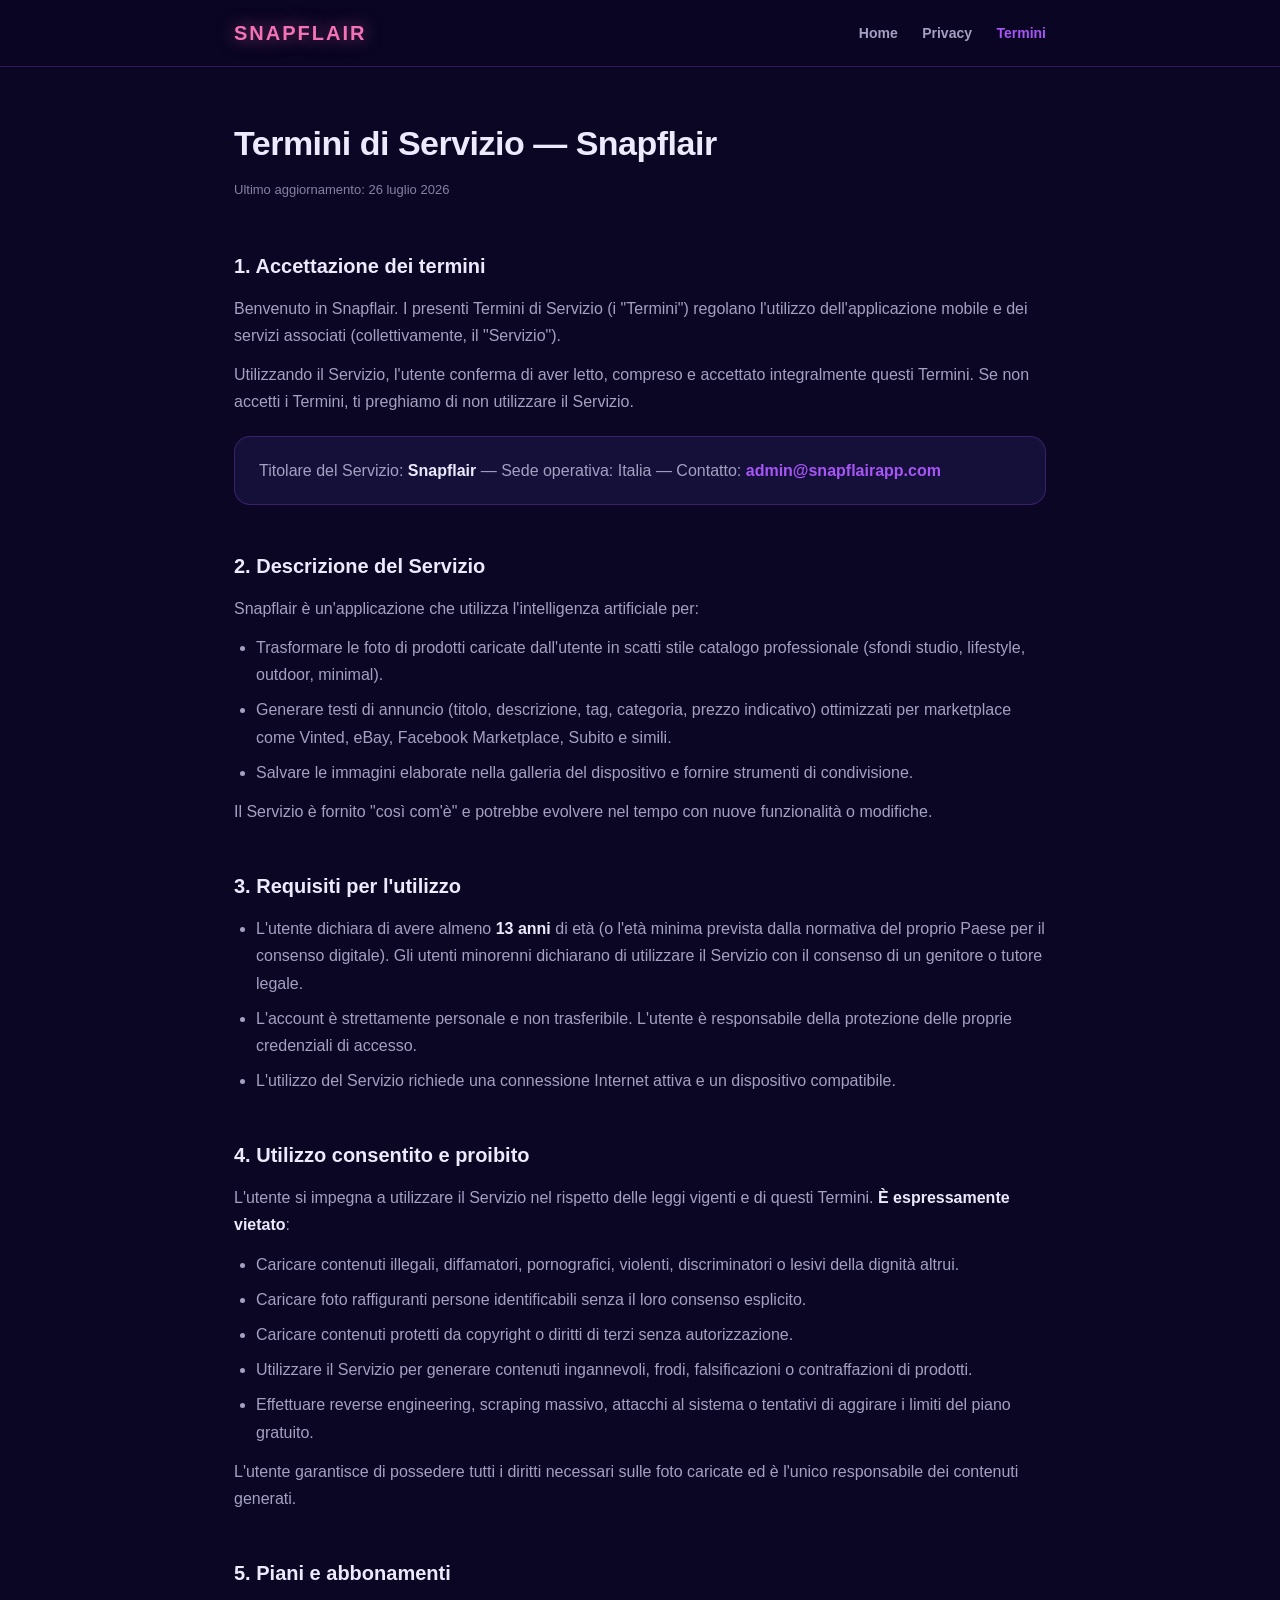
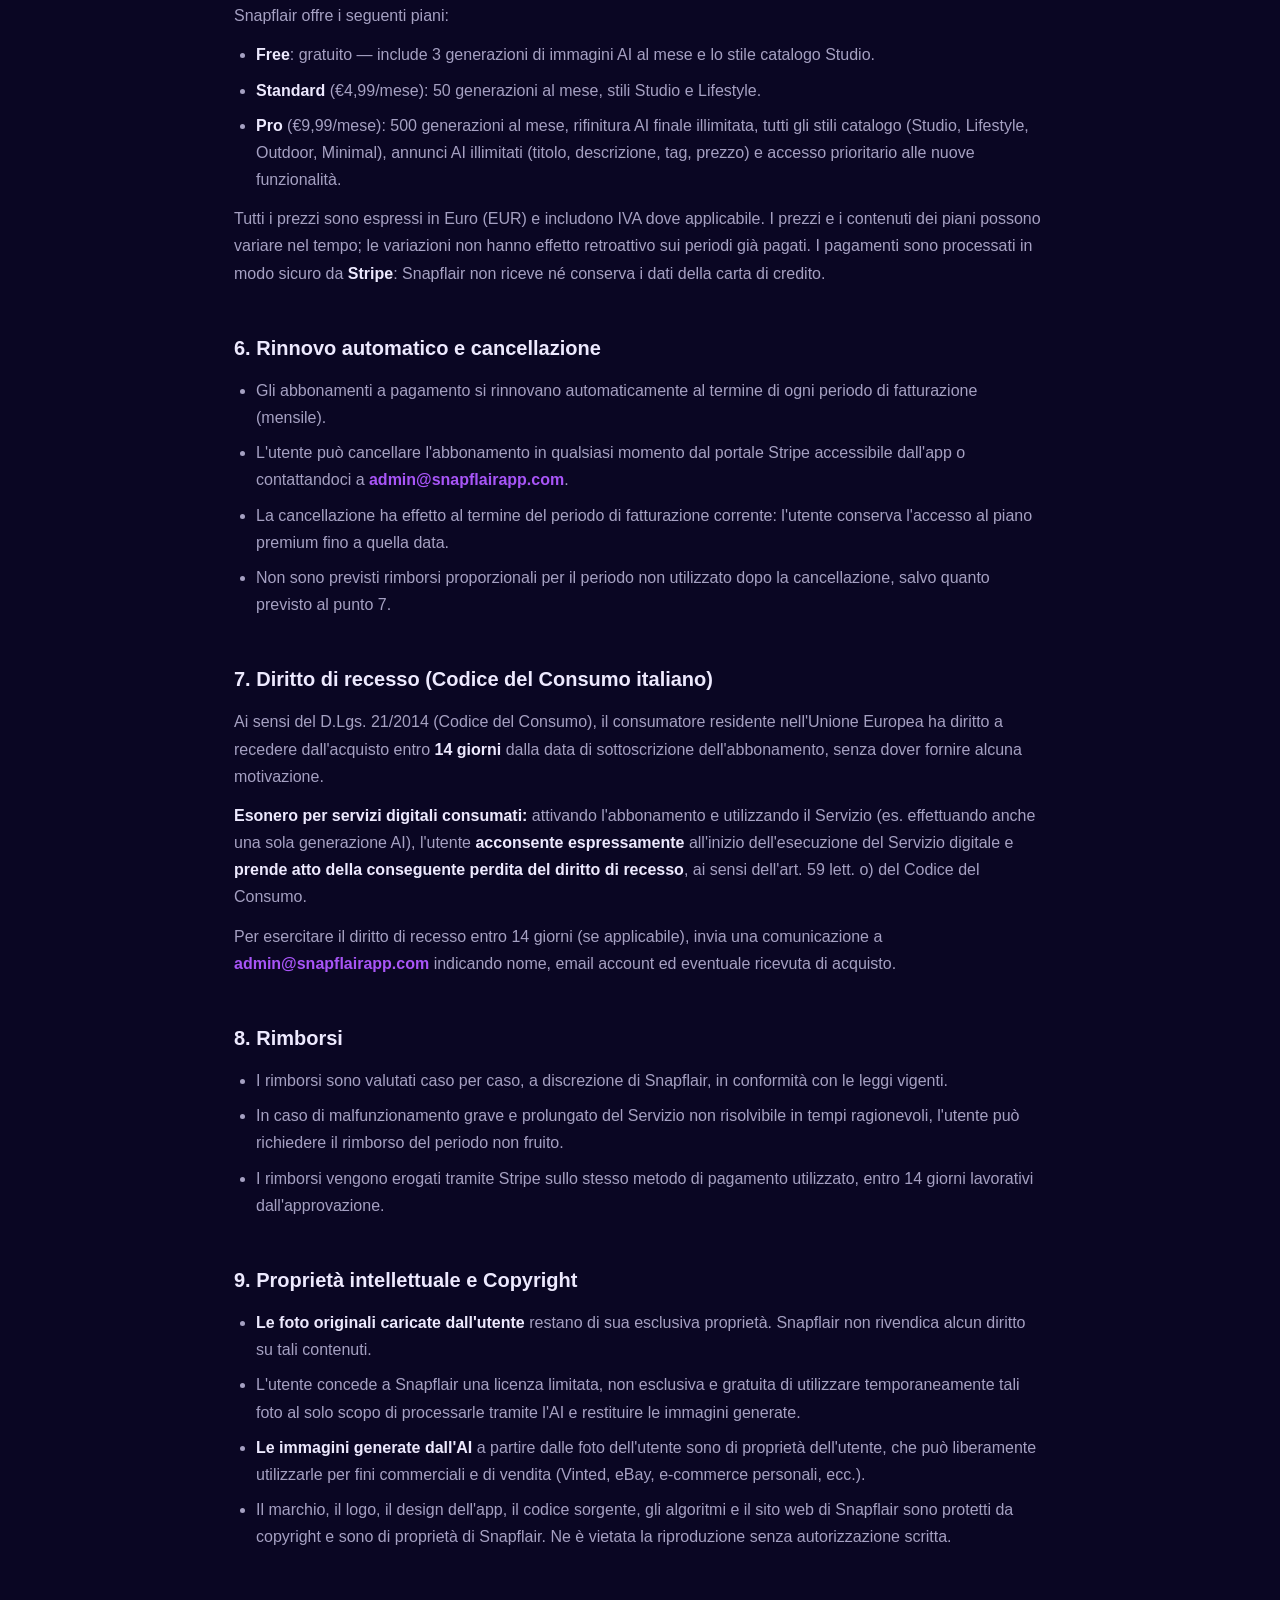
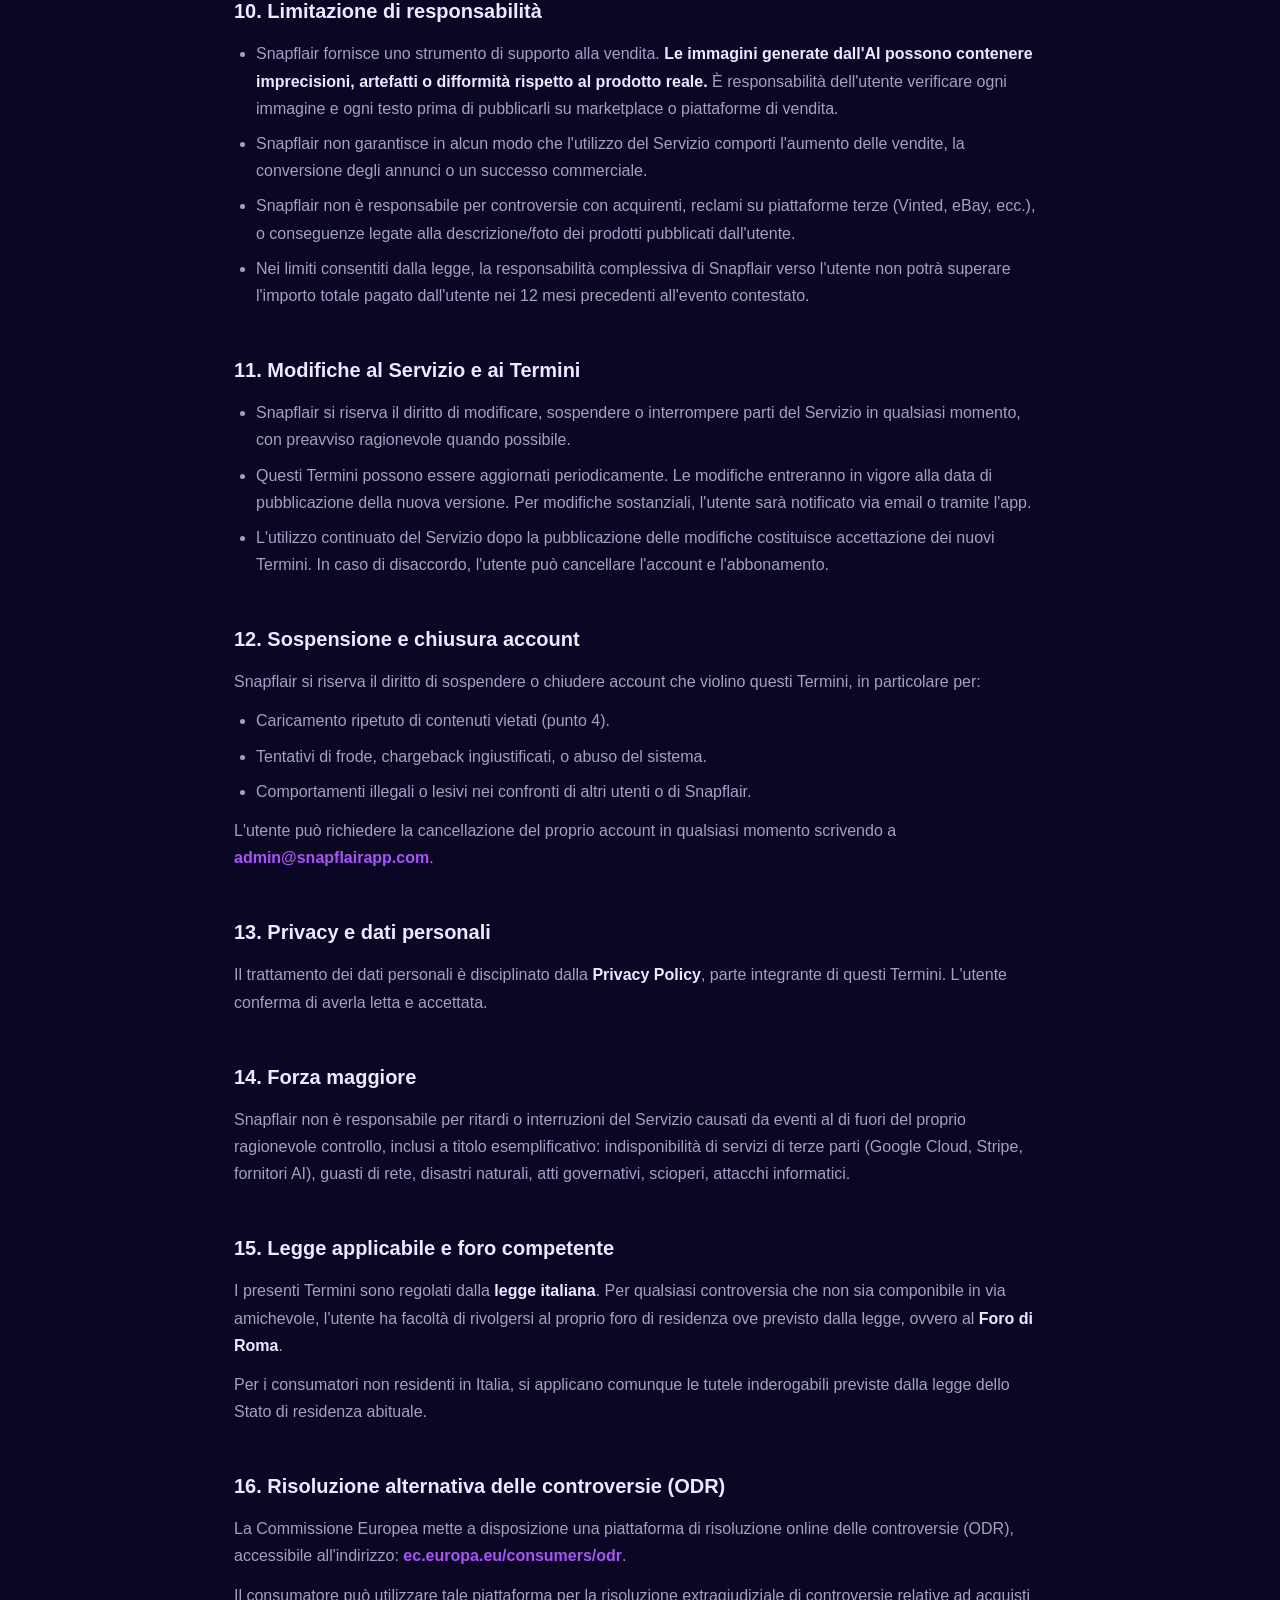
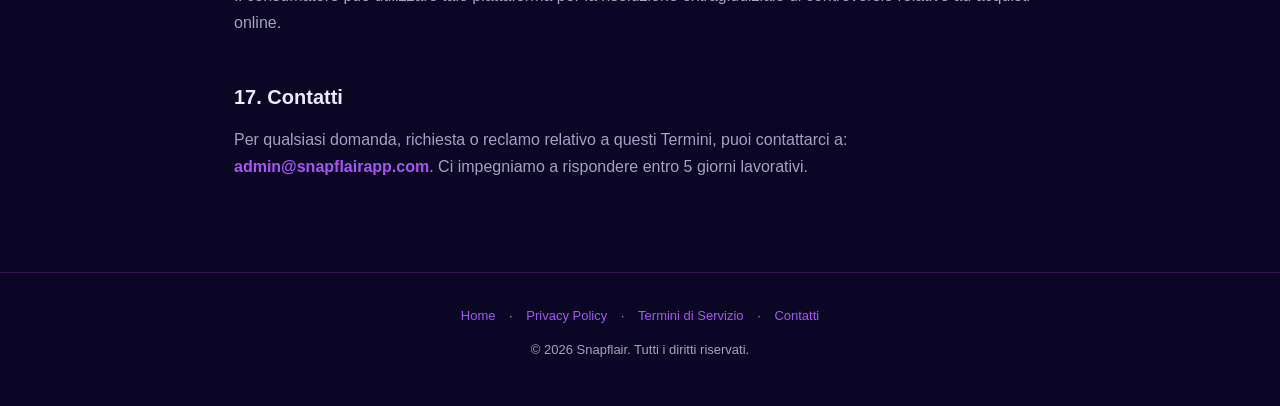
==== commit 8f39ac68: "Update terms.html" ====
--- a/terms.html
+++ b/terms.html
@@ -1,219 +1,217 @@
-1|<!DOCTYPE html>
-2|<html lang="it">
-3|<head>
-4|<meta charset="UTF-8">
-5|<meta name="viewport" content="width=device-width, initial-scale=1.0">
-6|<title>Termini di Servizio — Snapflair</title>
-7|<meta name="description" content="Termini e Condizioni d'uso di Snapflair: piani, abbonamenti, proprietà intellettuale, diritto di recesso.">
-8|<style>
-9|  :root {
-10|    --bg: #0A0623;
-11|    --bg-card: #15103A;
-12|    --purple: #A855F7;
-13|    --pink: #F472B6;
-14|    --text: #EDE9FE;
-15|    --text-dim: #A5A0C2;
-16|    --border: rgba(168, 85, 247, 0.25);
-17|  }
-18|  * { margin: 0; padding: 0; box-sizing: border-box; }
-19|  body {
-20|    background: var(--bg);
-21|    color: var(--text-dim);
-22|    font-family: -apple-system, BlinkMacSystemFont, "Segoe UI", Roboto, Helvetica, Arial, sans-serif;
-23|    line-height: 1.7;
-24|    font-size: 16px;
-25|  }
-26|  header {
-27|    position: sticky; top: 0; z-index: 10;
-28|    background: rgba(10, 6, 35, 0.92);
-29|    backdrop-filter: blur(10px);
-30|    border-bottom: 1px solid var(--border);
-31|  }
-32|  .nav {
-33|    max-width: 860px; margin: 0 auto; padding: 16px 24px;
-34|    display: flex; align-items: center; justify-content: space-between;
-35|  }
-36|  .logo {
-37|    font-size: 20px; font-weight: 900; letter-spacing: 2px;
-38|    color: var(--pink); text-decoration: none;
-39|    text-shadow: 0 0 18px rgba(244, 114, 182, 0.6);
-40|  }
-41|  .nav-links a {
-42|    color: var(--text-dim); text-decoration: none; font-size: 14px;
-43|    margin-left: 20px; transition: color .2s;
-44|  }
-45|  .nav-links a:hover, .nav-links a.active { color: var(--purple); }
-46|  main { max-width: 860px; margin: 0 auto; padding: 48px 24px 80px; }
-47|  h1 {
-48|    font-size: 34px; font-weight: 800; color: var(--text);
-49|    letter-spacing: -0.5px; margin-bottom: 6px;
-50|  }
-51|  .meta { font-size: 13px; color: var(--text-dim); margin-bottom: 40px; opacity: .8; }
-52|  h2 {
-53|    font-size: 20px; font-weight: 700; color: var(--text);
-54|    margin: 36px 0 12px; padding-top: 8px;
-55|  }
-56|  p { margin-bottom: 12px; }
-57|  ul { margin: 0 0 12px 22px; }
-58|  li { margin-bottom: 8px; }
-59|  strong { color: var(--text); font-weight: 700; }
-60|  a { color: var(--purple); font-weight: 600; text-decoration: none; }
-61|  a:hover { text-decoration: underline; }
-62|  .card {
-63|    background: var(--bg-card); border: 1px solid var(--border);
-64|    border-radius: 16px; padding: 20px 24px; margin: 20px 0;
-65|  }
-66|  footer {
-67|    border-top: 1px solid var(--border);
-68|    padding: 32px 24px; text-align: center;
-69|    font-size: 13px; color: var(--text-dim);
-70|  }
-71|  footer a { margin: 0 10px; font-weight: 500; }
-72|  @media (max-width: 600px) {
-73|    h1 { font-size: 26px; }
-74|    .nav-links a { margin-left: 12px; font-size: 13px; }
-75|  }
-76|</style>
-77|</head>
-78|<body>
-79|
-80|<header>
-81|  <nav class="nav">
-82|    <a class="logo" href="index.html">SNAPFLAIR</a>
-83|    <div class="nav-links">
-84|      <a href="index.html">Home</a>
-85|      <a href="privacy.html">Privacy</a>
-86|      <a href="terms.html" class="active">Termini</a>
-87|    </div>
-88|  </nav>
-89|</header>
-90|
-91|<main>
-92|  <h1>Termini di Servizio — Snapflair</h1>
-93|  <p class="meta">Ultimo aggiornamento: 26 luglio 2026</p>
-94|
-95|  <h2>1. Accettazione dei termini</h2>
-96|  <p>Benvenuto in Snapflair. I presenti Termini di Servizio (i "Termini") regolano l'utilizzo dell'applicazione mobile e dei servizi associati (collettivamente, il "Servizio").</p>
-97|  <p>Utilizzando il Servizio, l'utente conferma di aver letto, compreso e accettato integralmente questi Termini. Se non accetti i Termini, ti preghiamo di non utilizzare il Servizio.</p>
-98|  <div class="card">Titolare del Servizio: <strong>Snapflair</strong> — Sede operativa: Italia — Contatto: <a href="mailto:admin@snapflairapp.com">admin@snapflairapp.com</a></div>
-99|
-100|  <h2>2. Descrizione del Servizio</h2>
-101|  <p>Snapflair è un'applicazione che utilizza l'intelligenza artificiale per:</p>
-102|  <ul>
-103|    <li>Trasformare le foto di prodotti caricate dall'utente in scatti stile catalogo professionale (sfondi studio, lifestyle, outdoor, minimal).</li>
-104|    <li>Generare testi di annuncio (titolo, descrizione, tag, categoria, prezzo indicativo) ottimizzati per marketplace come Vinted, eBay, Facebook Marketplace, Subito e simili.</li>
-105|    <li>Salvare le immagini elaborate nella galleria del dispositivo e fornire strumenti di condivisione.</li>
-106|  </ul>
-107|  <p>Il Servizio è fornito "così com'è" e potrebbe evolvere nel tempo con nuove funzionalità o modifiche.</p>
-108|
-109|  <h2>3. Requisiti per l'utilizzo</h2>
-110|  <ul>
-111|    <li>L'utente dichiara di avere almeno <strong>13 anni</strong> di età (o l'età minima prevista dalla normativa del proprio Paese per il consenso digitale). Gli utenti minorenni dichiarano di utilizzare il Servizio con il consenso di un genitore o tutore legale.</li>
-112|    <li>L'account è strettamente personale e non trasferibile. L'utente è responsabile della protezione delle proprie credenziali di accesso.</li>
-113|    <li>L'utilizzo del Servizio richiede una connessione Internet attiva e un dispositivo compatibile.</li>
-114|  </ul>
-115|
-116|  <h2>4. Utilizzo consentito e proibito</h2>
-117|  <p>L'utente si impegna a utilizzare il Servizio nel rispetto delle leggi vigenti e di questi Termini. <strong>È espressamente vietato</strong>:</p>
-118|  <ul>
-119|    <li>Caricare contenuti illegali, diffamatori, pornografici, violenti, discriminatori o lesivi della dignità altrui.</li>
-120|    <li>Caricare foto raffiguranti persone identificabili senza il loro consenso esplicito.</li>
-121|    <li>Caricare contenuti protetti da copyright o diritti di terzi senza autorizzazione.</li>
-122|    <li>Utilizzare il Servizio per generare contenuti ingannevoli, frodi, falsificazioni o contraffazioni di prodotti.</li>
-123|    <li>Effettuare reverse engineering, scraping massivo, attacchi al sistema o tentativi di aggirare i limiti del piano gratuito.</li>
-124|  </ul>
-125|  <p>L'utente garantisce di possedere tutti i diritti necessari sulle foto caricate ed è l'unico responsabile dei contenuti generati.</p>
-126|
-127|  <h2>5. Piani e abbonamenti</h2>
-128|  <p>Snapflair offre i seguenti piani:</p>
-129|  <ul>
-130|    <li><strong>Free</strong>: gratuito — include 3 generazioni di immagini AI al mese e lo stile catalogo Studio.</li>
-131|    <li><strong>Standard</strong> (€4,99/mese): 50 generazioni al mese, stili Studio e Lifestyle.</li>
-132|    <li><strong>Pro</strong> (€9,99/mese): 500 generazioni al mese, rifinitura AI finale illimitata, tutti gli stili catalogo (Studio, Lifestyle, Outdoor, Minimal), annunci AI illimitati (titolo, descrizione, tag, prezzo) e accesso prioritario alle nuove funzionalità.</li>
-133|  </ul>
-134|  <p>Tutti i prezzi sono espressi in Euro (EUR) e includono IVA dove applicabile. I prezzi e i contenuti dei piani possono variare nel tempo; le variazioni non hanno effetto retroattivo sui periodi già pagati. I pagamenti sono processati in modo sicuro da <strong>Stripe</strong>: Snapflair non riceve né conserva i dati della carta di credito.</p>
-135|
-136|  <h2>6. Rinnovo automatico e cancellazione</h2>
-137|  <ul>
-138|    <li>Gli abbonamenti a pagamento si rinnovano automaticamente al termine di ogni periodo di fatturazione (mensile).</li>
-139|    <li>L'utente può cancellare l'abbonamento in qualsiasi momento dal portale Stripe accessibile dall'app o contattandoci a <a href="mailto:admin@snapflairapp.com">admin@snapflairapp.com</a>.</li>
-140|    <li>La cancellazione ha effetto al termine del periodo di fatturazione corrente: l'utente conserva l'accesso al piano premium fino a quella data.</li>
-141|    <li>Non sono previsti rimborsi proporzionali per il periodo non utilizzato dopo la cancellazione, salvo quanto previsto al punto 7.</li>
-142|  </ul>
-143|
-144|  <h2>7. Diritto di recesso (Codice del Consumo italiano)</h2>
-145|  <p>Ai sensi del D.Lgs. 21/2014 (Codice del Consumo), il consumatore residente nell'Unione Europea ha diritto a recedere dall'acquisto entro <strong>14 giorni</strong> dalla data di sottoscrizione dell'abbonamento, senza dover fornire alcuna motivazione.</p>
-146|  <p><strong>Esonero per servizi digitali consumati:</strong> attivando l'abbonamento e utilizzando il Servizio (es. effettuando anche una sola generazione AI), l'utente <strong>acconsente espressamente</strong> all'inizio dell'esecuzione del Servizio digitale e <strong>prende atto della conseguente perdita del diritto di recesso</strong>, ai sensi dell'art. 59 lett. o) del Codice del Consumo.</p>
-147|  <p>Per esercitare il diritto di recesso entro 14 giorni (se applicabile), invia una comunicazione a <a href="mailto:admin@snapflairapp.com">admin@snapflairapp.com</a> indicando nome, email account ed eventuale ricevuta di acquisto.</p>
-148|
-149|  <h2>8. Rimborsi</h2>
-150|  <ul>
-151|    <li>I rimborsi sono valutati caso per caso, a discrezione di Snapflair, in conformità con le leggi vigenti.</li>
-152|    <li>In caso di malfunzionamento grave e prolungato del Servizio non risolvibile in tempi ragionevoli, l'utente può richiedere il rimborso del periodo non fruito.</li>
-153|    <li>I rimborsi vengono erogati tramite Stripe sullo stesso metodo di pagamento utilizzato, entro 14 giorni lavorativi dall'approvazione.</li>
-154|  </ul>
-155|
-156|  <h2>9. Proprietà intellettuale e Copyright</h2>
-157|  <ul>
-158|    <li><strong>Le foto originali caricate dall'utente</strong> restano di sua esclusiva proprietà. Snapflair non rivendica alcun diritto su tali contenuti.</li>
-159|    <li>L'utente concede a Snapflair una licenza limitata, non esclusiva e gratuita di utilizzare temporaneamente tali foto al solo scopo di processarle tramite l'AI e restituire le immagini generate.</li>
-160|    <li><strong>Le immagini generate dall'AI</strong> a partire dalle foto dell'utente sono di proprietà dell'utente, che può liberamente utilizzarle per fini commerciali e di vendita (Vinted, eBay, e-commerce personali, ecc.).</li>
-161|    <li>Il marchio, il logo, il design dell'app, il codice sorgente, gli algoritmi e il sito web di Snapflair sono protetti da copyright e sono di proprietà di Snapflair. Ne è vietata la riproduzione senza autorizzazione scritta.</li>
-162|  </ul>
-163|
-164|  <h2>10. Limitazione di responsabilità</h2>
-165|  <ul>
-166|    <li>Snapflair fornisce uno strumento di supporto alla vendita. <strong>Le immagini generate dall'AI possono contenere imprecisioni, artefatti o difformità rispetto al prodotto reale.</strong> È responsabilità dell'utente verificare ogni immagine e ogni testo prima di pubblicarli su marketplace o piattaforme di vendita.</li>
-167|    <li>Snapflair non garantisce in alcun modo che l'utilizzo del Servizio comporti l'aumento delle vendite, la conversione degli annunci o un successo commerciale.</li>
-168|    <li>Snapflair non è responsabile per controversie con acquirenti, reclami su piattaforme terze (Vinted, eBay, ecc.), o conseguenze legate alla descrizione/foto dei prodotti pubblicati dall'utente.</li>
-169|    <li>Nei limiti consentiti dalla legge, la responsabilità complessiva di Snapflair verso l'utente non potrà superare l'importo totale pagato dall'utente nei 12 mesi precedenti all'evento contestato.</li>
-170|  </ul>
-171|
-172|  <h2>11. Modifiche al Servizio e ai Termini</h2>
-173|  <ul>
-174|    <li>Snapflair si riserva il diritto di modificare, sospendere o interrompere parti del Servizio in qualsiasi momento, con preavviso ragionevole quando possibile.</li>
-175|    <li>Questi Termini possono essere aggiornati periodicamente. Le modifiche entreranno in vigore alla data di pubblicazione della nuova versione. Per modifiche sostanziali, l'utente sarà notificato via email o tramite l'app.</li>
-176|    <li>L'utilizzo continuato del Servizio dopo la pubblicazione delle modifiche costituisce accettazione dei nuovi Termini. In caso di disaccordo, l'utente può cancellare l'account e l'abbonamento.</li>
-177|  </ul>
-178|
-179|  <h2>12. Sospensione e chiusura account</h2>
-180|  <p>Snapflair si riserva il diritto di sospendere o chiudere account che violino questi Termini, in particolare per:</p>
-181|  <ul>
-182|    <li>Caricamento ripetuto di contenuti vietati (punto 4).</li>
-183|    <li>Tentativi di frode, chargeback ingiustificati, o abuso del sistema.</li>
-184|    <li>Comportamenti illegali o lesivi nei confronti di altri utenti o di Snapflair.</li>
-185|  </ul>
-186|  <p>L'utente può richiedere la cancellazione del proprio account in qualsiasi momento scrivendo a <a href="mailto:admin@snapflairapp.com">admin@snapflairapp.com</a>.</p>
-187|
-188|  <h2>13. Privacy e dati personali</h2>
-189|  <p>Il trattamento dei dati personali è disciplinato dalla <a href="privacy.html"><strong>Privacy Policy</strong></a>, parte integrante di questi Termini. L'utente conferma di averla letta e accettata.</p>
-190|
-191|  <h2>14. Forza maggiore</h2>
-192|  <p>Snapflair non è responsabile per ritardi o interruzioni del Servizio causati da eventi al di fuori del proprio ragionevole controllo, inclusi a titolo esemplificativo: indisponibilità di servizi di terze parti (Google Cloud, Stripe, fornitori AI), guasti di rete, disastri naturali, atti governativi, scioperi, attacchi informatici.</p>
-193|
-194|  <h2>15. Legge applicabile e foro competente</h2>
-195|  <p>I presenti Termini sono regolati dalla <strong>legge italiana</strong>. Per qualsiasi controversia che non sia componibile in via amichevole, l'utente ha facoltà di rivolgersi al proprio foro di residenza ove previsto dalla legge, ovvero al <strong>Foro di Roma</strong>.</p>
-196|  <p>Per i consumatori non residenti in Italia, si applicano comunque le tutele inderogabili previste dalla legge dello Stato di residenza abituale.</p>
-197|
-198|  <h2>16. Risoluzione alternativa delle controversie (ODR)</h2>
-199|  <p>La Commissione Europea mette a disposizione una piattaforma di risoluzione online delle controversie (ODR), accessibile all'indirizzo: <a href="https://ec.europa.eu/consumers/odr" target="_blank" rel="noopener">ec.europa.eu/consumers/odr</a>.</p>
-200|  <p>Il consumatore può utilizzare tale piattaforma per la risoluzione extragiudiziale di controversie relative ad acquisti online.</p>
-201|
-202|  <h2>17. Contatti</h2>
-203|  <p>Per qualsiasi domanda, richiesta o reclamo relativo a questi Termini, puoi contattarci a: <a href="mailto:admin@snapflairapp.com">admin@snapflairapp.com</a>. Ci impegniamo a rispondere entro 5 giorni lavorativi.</p>
-204|</main>
-205|
-206|<footer>
-207|  <div>
-208|    <a href="index.html">Home</a> ·
-209|    <a href="privacy.html">Privacy Policy</a> ·
-210|    <a href="terms.html">Termini di Servizio</a> ·
-211|    <a href="mailto:admin@snapflairapp.com">Contatti</a>
-212|  </div>
-213|  <p style="margin-top:12px;">© 2026 Snapflair. Tutti i diritti riservati.</p>
-214|</footer>
-215|
-216|</body>
-217|</html>
-218|
-
+<!DOCTYPE html>
+<html lang="it">
+<head>
+<meta charset="UTF-8">
+<meta name="viewport" content="width=device-width, initial-scale=1.0">
+<title>Termini di Servizio — Snapflair</title>
+<meta name="description" content="Termini e Condizioni d'uso di Snapflair: piani, abbonamenti, proprietà intellettuale, diritto di recesso.">
+<style>
+  :root {
+    --bg: #0A0623;
+    --bg-card: #15103A;
+    --purple: #A855F7;
+    --pink: #F472B6;
+   --text: #EDE9FE;
+    --text-dim: #A5A0C2;
+    --border: rgba(168, 85, 247, 0.25);
+  }
+ * { margin: 0; padding: 0; box-sizing: border-box; }
+  body {
+    background: var(--bg);
+    color: var(--text-dim);
+    font-family: -apple-system, BlinkMacSystemFont, "Segoe UI", Roboto, Helvetica, Arial, sans-serif;
+    line-height: 1.7;
+    font-size: 16px;
+  }
+  header {
+    position: sticky; top: 0; z-index: 10;
+   background: rgba(10, 6, 35, 0.92);
+    backdrop-filter: blur(10px);
+    border-bottom: 1px solid var(--border);
+  }
+  .nav {
+    max-width: 860px; margin: 0 auto; padding: 16px 24px;
+    display: flex; align-items: center; justify-content: space-between;
+ }
+  .logo {
+    font-size: 20px; font-weight: 900; letter-spacing: 2px;
+    color: var(--pink); text-decoration: none;
+    text-shadow: 0 0 18px rgba(244, 114, 182, 0.6);
+  }
+  .nav-links a {
+    color: var(--text-dim); text-decoration: none; font-size: 14px;
+   margin-left: 20px; transition: color .2s;
+  }
+  .nav-links a:hover, .nav-links a.active { color: var(--purple); }
+  main { max-width: 860px; margin: 0 auto; padding: 48px 24px 80px; }
+ h1 {
+    font-size: 34px; font-weight: 800; color: var(--text);
+    letter-spacing: -0.5px; margin-bottom: 6px;
+  }
+  .meta { font-size: 13px; color: var(--text-dim); margin-bottom: 40px; opacity: .8; }
+ h2 {
+    font-size: 20px; font-weight: 700; color: var(--text);
+    margin: 36px 0 12px; padding-top: 8px;
+  }
+  p { margin-bottom: 12px; }
+  ul { margin: 0 0 12px 22px; }
+  li { margin-bottom: 8px; }
+  strong { color: var(--text); font-weight: 700; }
+  a { color: var(--purple); font-weight: 600; text-decoration: none; }
+ a:hover { text-decoration: underline; }
+  .card {
+    background: var(--bg-card); border: 1px solid var(--border);
+    border-radius: 16px; padding: 20px 24px; margin: 20px 0;
+  }
+  footer {
+    border-top: 1px solid var(--border);
+   padding: 32px 24px; text-align: center;
+    font-size: 13px; color: var(--text-dim);
+  }
+  footer a { margin: 0 10px; font-weight: 500; }
+  @media (max-width: 600px) {
+    h1 { font-size: 26px; }
+    .nav-links a { margin-left: 12px; font-size: 13px; }
+  }
+</style>
+</head>
+<body>
+
+<header>
+  <nav class="nav">
+    <a class="logo" href="index.html">SNAPFLAIR</a>
+    <div class="nav-links">
+     <a href="index.html">Home</a>
+      <a href="privacy.html">Privacy</a>
+      <a href="terms.html" class="active">Termini</a>
+   </div>
+  </nav>
+</header>
+
+<main>
+ <h1>Termini di Servizio — Snapflair</h1>
+  <p class="meta">Ultimo aggiornamento: 26 luglio 2026</p>
+
+ <h2>1. Accettazione dei termini</h2>
+  <p>Benvenuto in Snapflair. I presenti Termini di Servizio (i "Termini") regolano l'utilizzo dell'applicazione mobile e dei servizi associati (collettivamente, il "Servizio").</p>
+  <p>Utilizzando il Servizio, l'utente conferma di aver letto, compreso e accettato integralmente questi Termini. Se non accetti i Termini, ti preghiamo di non utilizzare il Servizio.</p>
+  <div class="card">Titolare del Servizio: <strong>Snapflair</strong> — Sede operativa: Italia — Contatto: <a href="mailto:admin@snapflairapp.com">admin@snapflairapp.com</a></div>
+
+  <h2>2. Descrizione del Servizio</h2>
+  <p>Snapflair è un'applicazione che utilizza l'intelligenza artificiale per:</p>
+  <ul>
+    <li>Trasformare le foto di prodotti caricate dall'utente in scatti stile catalogo professionale (sfondi studio, lifestyle, outdoor, minimal).</li>
+    <li>Generare testi di annuncio (titolo, descrizione, tag, categoria, prezzo indicativo) ottimizzati per marketplace come Vinted, eBay, Facebook Marketplace, Subito e simili.</li>
+    <li>Salvare le immagini elaborate nella galleria del dispositivo e fornire strumenti di condivisione.</li>
+ </ul>
+ <p>Il Servizio è fornito "così com'è" e potrebbe evolvere nel tempo con nuove funzionalità o modifiche.</p>
+
+  <h2>3. Requisiti per l'utilizzo</h2>
+  <ul>
+    <li>L'utente dichiara di avere almeno <strong>13 anni</strong> di età (o l'età minima prevista dalla normativa del proprio Paese per il consenso digitale). Gli utenti minorenni dichiarano di utilizzare il Servizio con il consenso di un genitore o tutore legale.</li>
+   <li>L'account è strettamente personale e non trasferibile. L'utente è responsabile della protezione delle proprie credenziali di accesso.</li>
+    <li>L'utilizzo del Servizio richiede una connessione Internet attiva e un dispositivo compatibile.</li>
+  </ul>
+
+  <h2>4. Utilizzo consentito e proibito</h2>
+ <p>L'utente si impegna a utilizzare il Servizio nel rispetto delle leggi vigenti e di questi Termini. <strong>È espressamente vietato</strong>:</p>
+  <ul>
+   <li>Caricare contenuti illegali, diffamatori, pornografici, violenti, discriminatori o lesivi della dignità altrui.</li>
+    <li>Caricare foto raffiguranti persone identificabili senza il loro consenso esplicito.</li>
+   <li>Caricare contenuti protetti da copyright o diritti di terzi senza autorizzazione.</li>
+    <li>Utilizzare il Servizio per generare contenuti ingannevoli, frodi, falsificazioni o contraffazioni di prodotti.</li>
+    <li>Effettuare reverse engineering, scraping massivo, attacchi al sistema o tentativi di aggirare i limiti del piano gratuito.</li>
+  </ul>
+  <p>L'utente garantisce di possedere tutti i diritti necessari sulle foto caricate ed è l'unico responsabile dei contenuti generati.</p>
+
+ <h2>5. Piani e abbonamenti</h2>
+  <p>Snapflair offre i seguenti piani:</p>
+ <ul>
+    <li><strong>Free</strong>: gratuito — include 3 generazioni di immagini AI al mese e lo stile catalogo Studio.</li>
+   <li><strong>Standard</strong> (€4,99/mese): 50 generazioni al mese, stili Studio e Lifestyle.</li>
+   <li><strong>Pro</strong> (€9,99/mese): 500 generazioni al mese, rifinitura AI finale illimitata, tutti gli stili catalogo (Studio, Lifestyle, Outdoor, Minimal), annunci AI illimitati (titolo, descrizione, tag, prezzo) e accesso prioritario alle nuove funzionalità.</li>
+  </ul>
+ <p>Tutti i prezzi sono espressi in Euro (EUR) e includono IVA dove applicabile. I prezzi e i contenuti dei piani possono variare nel tempo; le variazioni non hanno effetto retroattivo sui periodi già pagati. I pagamenti sono processati in modo sicuro da <strong>Stripe</strong>: Snapflair non riceve né conserva i dati della carta di credito.</p>
+
+  <h2>6. Rinnovo automatico e cancellazione</h2>
+  <ul>
+    <li>Gli abbonamenti a pagamento si rinnovano automaticamente al termine di ogni periodo di fatturazione (mensile).</li>
+    <li>L'utente può cancellare l'abbonamento in qualsiasi momento dal portale Stripe accessibile dall'app o contattandoci a <a href="mailto:admin@snapflairapp.com">admin@snapflairapp.com</a>.</li>
+    <li>La cancellazione ha effetto al termine del periodo di fatturazione corrente: l'utente conserva l'accesso al piano premium fino a quella data.</li>
+    <li>Non sono previsti rimborsi proporzionali per il periodo non utilizzato dopo la cancellazione, salvo quanto previsto al punto 7.</li>
+  </ul>
+
+  <h2>7. Diritto di recesso (Codice del Consumo italiano)</h2>
+  <p>Ai sensi del D.Lgs. 21/2014 (Codice del Consumo), il consumatore residente nell'Unione Europea ha diritto a recedere dall'acquisto entro <strong>14 giorni</strong> dalla data di sottoscrizione dell'abbonamento, senza dover fornire alcuna motivazione.</p>
+  <p><strong>Esonero per servizi digitali consumati:</strong> attivando l'abbonamento e utilizzando il Servizio (es. effettuando anche una sola generazione AI), l'utente <strong>acconsente espressamente</strong> all'inizio dell'esecuzione del Servizio digitale e <strong>prende atto della conseguente perdita del diritto di recesso</strong>, ai sensi dell'art. 59 lett. o) del Codice del Consumo.</p>
+  <p>Per esercitare il diritto di recesso entro 14 giorni (se applicabile), invia una comunicazione a <a href="mailto:admin@snapflairapp.com">admin@snapflairapp.com</a> indicando nome, email account ed eventuale ricevuta di acquisto.</p>
+
+  <h2>8. Rimborsi</h2>
+  <ul>
+   <li>I rimborsi sono valutati caso per caso, a discrezione di Snapflair, in conformità con le leggi vigenti.</li>
+   <li>In caso di malfunzionamento grave e prolungato del Servizio non risolvibile in tempi ragionevoli, l'utente può richiedere il rimborso del periodo non fruito.</li>
+    <li>I rimborsi vengono erogati tramite Stripe sullo stesso metodo di pagamento utilizzato, entro 14 giorni lavorativi dall'approvazione.</li>
+ </ul>
+
+  <h2>9. Proprietà intellettuale e Copyright</h2>
+  <ul>
+   <li><strong>Le foto originali caricate dall'utente</strong> restano di sua esclusiva proprietà. Snapflair non rivendica alcun diritto su tali contenuti.</li>
+    <li>L'utente concede a Snapflair una licenza limitata, non esclusiva e gratuita di utilizzare temporaneamente tali foto al solo scopo di processarle tramite l'AI e restituire le immagini generate.</li>
+   <li><strong>Le immagini generate dall'AI</strong> a partire dalle foto dell'utente sono di proprietà dell'utente, che può liberamente utilizzarle per fini commerciali e di vendita (Vinted, eBay, e-commerce personali, ecc.).</li>
+    <li>Il marchio, il logo, il design dell'app, il codice sorgente, gli algoritmi e il sito web di Snapflair sono protetti da copyright e sono di proprietà di Snapflair. Ne è vietata la riproduzione senza autorizzazione scritta.</li>
+ </ul>
+
+  <h2>10. Limitazione di responsabilità</h2>
+  <ul>
+    <li>Snapflair fornisce uno strumento di supporto alla vendita. <strong>Le immagini generate dall'AI possono contenere imprecisioni, artefatti o difformità rispetto al prodotto reale.</strong> È responsabilità dell'utente verificare ogni immagine e ogni testo prima di pubblicarli su marketplace o piattaforme di vendita.</li>
+  <li>Snapflair non garantisce in alcun modo che l'utilizzo del Servizio comporti l'aumento delle vendite, la conversione degli annunci o un successo commerciale.</li>
+    <li>Snapflair non è responsabile per controversie con acquirenti, reclami su piattaforme terze (Vinted, eBay, ecc.), o conseguenze legate alla descrizione/foto dei prodotti pubblicati dall'utente.</li>
+    <li>Nei limiti consentiti dalla legge, la responsabilità complessiva di Snapflair verso l'utente non potrà superare l'importo totale pagato dall'utente nei 12 mesi precedenti all'evento contestato.</li>
+  </ul>
+
+ <h2>11. Modifiche al Servizio e ai Termini</h2>
+  <ul>
+    <li>Snapflair si riserva il diritto di modificare, sospendere o interrompere parti del Servizio in qualsiasi momento, con preavviso ragionevole quando possibile.</li>
+    <li>Questi Termini possono essere aggiornati periodicamente. Le modifiche entreranno in vigore alla data di pubblicazione della nuova versione. Per modifiche sostanziali, l'utente sarà notificato via email o tramite l'app.</li>
+    <li>L'utilizzo continuato del Servizio dopo la pubblicazione delle modifiche costituisce accettazione dei nuovi Termini. In caso di disaccordo, l'utente può cancellare l'account e l'abbonamento.</li>
+ </ul>
+
+  <h2>12. Sospensione e chiusura account</h2>
+  <p>Snapflair si riserva il diritto di sospendere o chiudere account che violino questi Termini, in particolare per:</p>
+  <ul>
+    <li>Caricamento ripetuto di contenuti vietati (punto 4).</li>
+    <li>Tentativi di frode, chargeback ingiustificati, o abuso del sistema.</li>
+    <li>Comportamenti illegali o lesivi nei confronti di altri utenti o di Snapflair.</li>
+ </ul>
+  <p>L'utente può richiedere la cancellazione del proprio account in qualsiasi momento scrivendo a <a href="mailto:admin@snapflairapp.com">admin@snapflairapp.com</a>.</p>
+
+  <h2>13. Privacy e dati personali</h2>
+ <p>Il trattamento dei dati personali è disciplinato dalla <a href="privacy.html"><strong>Privacy Policy</strong></a>, parte integrante di questi Termini. L'utente conferma di averla letta e accettata.</p>
+
+  <h2>14. Forza maggiore</h2>
+  <p>Snapflair non è responsabile per ritardi o interruzioni del Servizio causati da eventi al di fuori del proprio ragionevole controllo, inclusi a titolo esemplificativo: indisponibilità di servizi di terze parti (Google Cloud, Stripe, fornitori AI), guasti di rete, disastri naturali, atti governativi, scioperi, attacchi informatici.</p>
+
+  <h2>15. Legge applicabile e foro competente</h2>
+  <p>I presenti Termini sono regolati dalla <strong>legge italiana</strong>. Per qualsiasi controversia che non sia componibile in via amichevole, l'utente ha facoltà di rivolgersi al proprio foro di residenza ove previsto dalla legge, ovvero al <strong>Foro di Roma</strong>.</p>
+  <p>Per i consumatori non residenti in Italia, si applicano comunque le tutele inderogabili previste dalla legge dello Stato di residenza abituale.</p>
+
+ <h2>16. Risoluzione alternativa delle controversie (ODR)</h2>
+ <p>La Commissione Europea mette a disposizione una piattaforma di risoluzione online delle controversie (ODR), accessibile all'indirizzo: <a href="https://ec.europa.eu/consumers/odr" target="_blank" rel="noopener">ec.europa.eu/consumers/odr</a>.</p>
+  <p>Il consumatore può utilizzare tale piattaforma per la risoluzione extragiudiziale di controversie relative ad acquisti online.</p>
+
+ <h2>17. Contatti</h2>
+  <p>Per qualsiasi domanda, richiesta o reclamo relativo a questi Termini, puoi contattarci a: <a href="mailto:admin@snapflairapp.com">admin@snapflairapp.com</a>. Ci impegniamo a rispondere entro 5 giorni lavorativi.</p>
+</main>
+
+<footer>
+  <div>
+    <a href="index.html">Home</a> ·
+    <a href="privacy.html">Privacy Policy</a> ·
+   <a href="terms.html">Termini di Servizio</a> ·
+   <a href="mailto:admin@snapflairapp.com">Contatti</a>
+ </div>
+ <p style="margin-top:12px;">© 2026 Snapflair. Tutti i diritti riservati.</p>
+</footer>
+
+</body>
+</html>
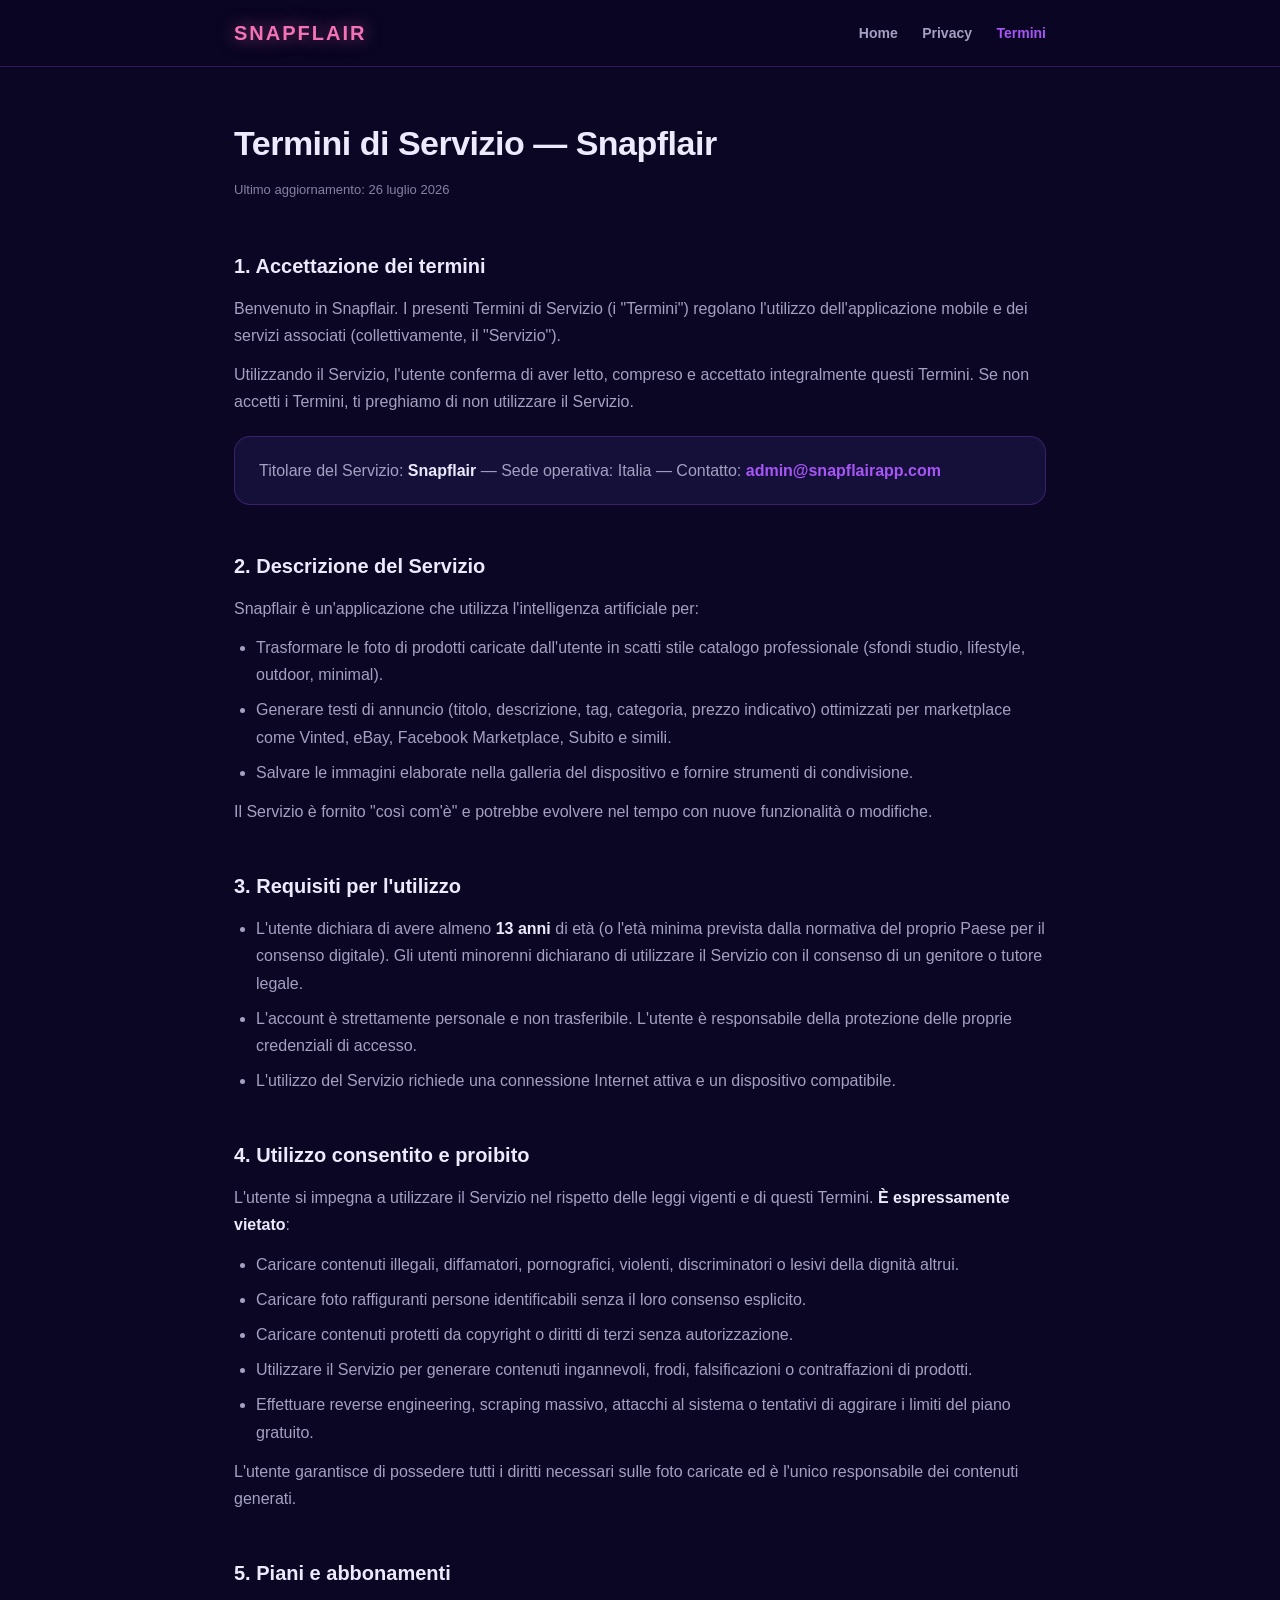
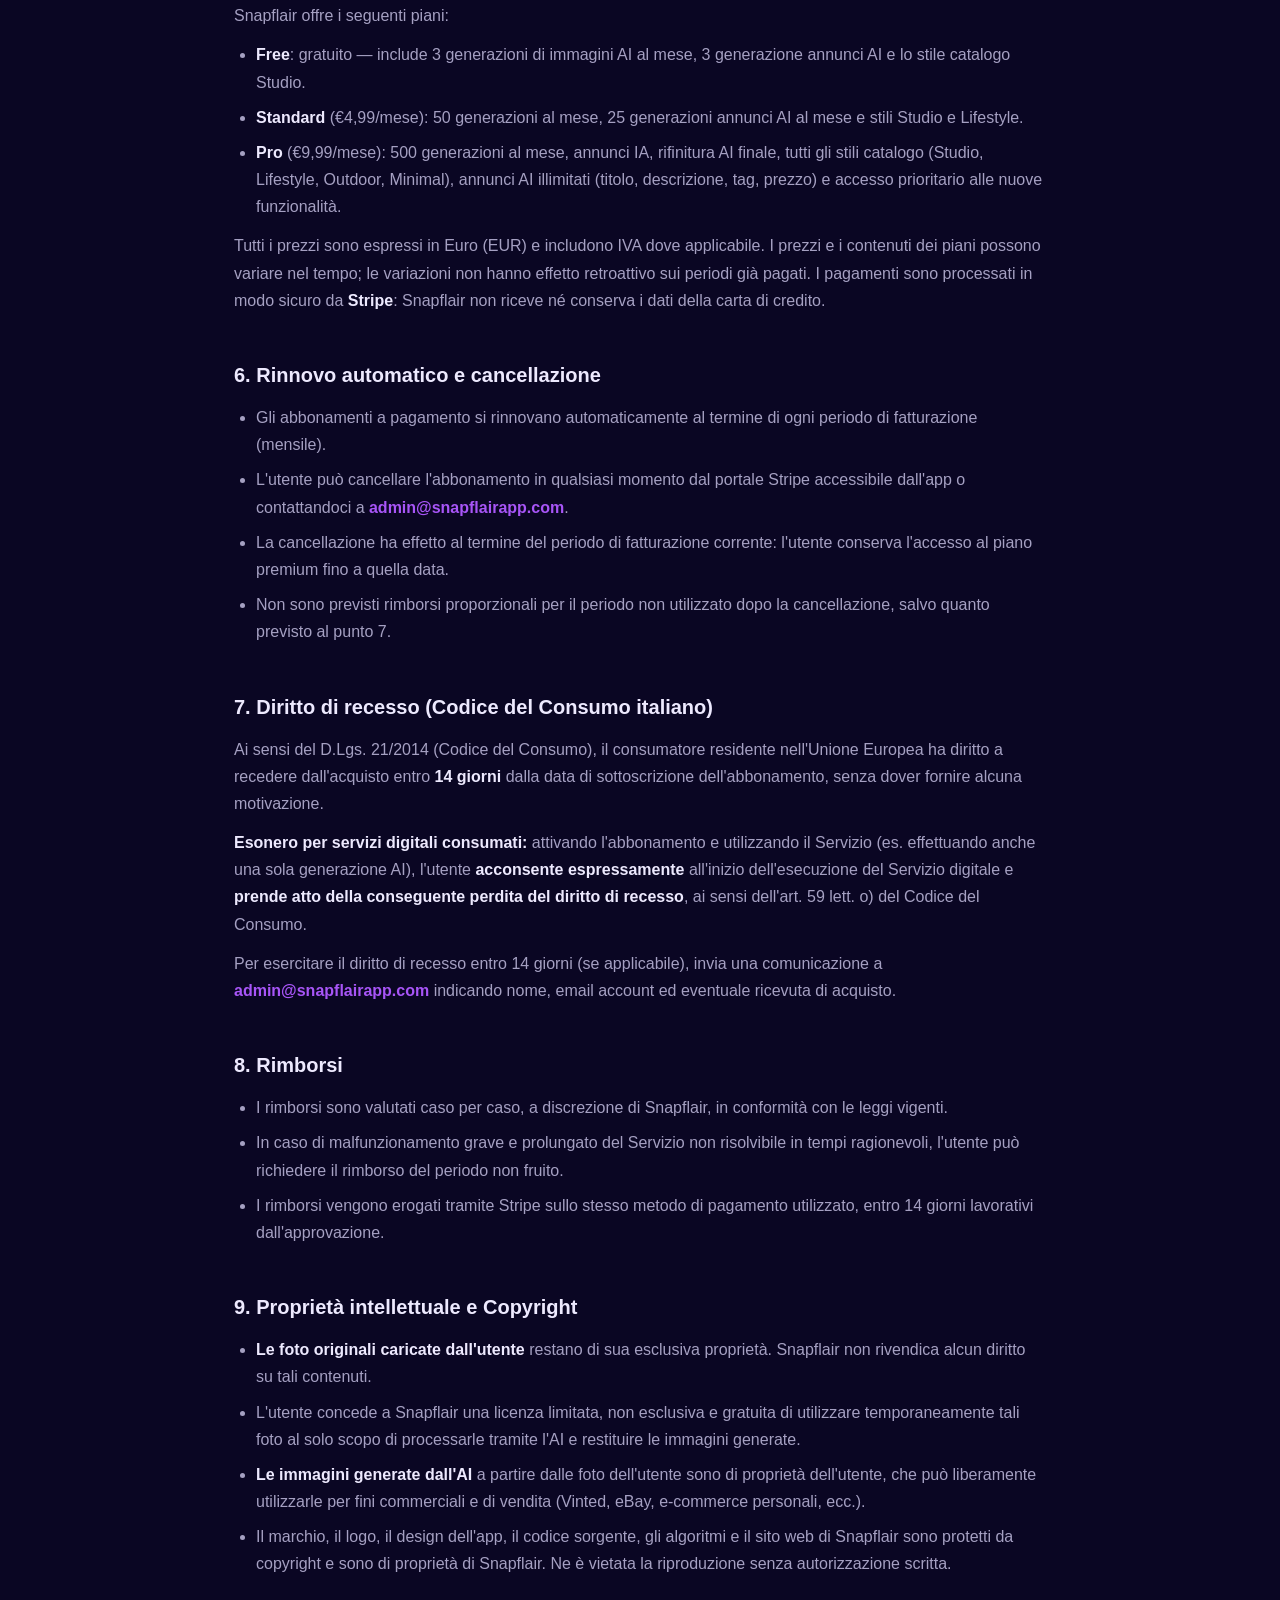
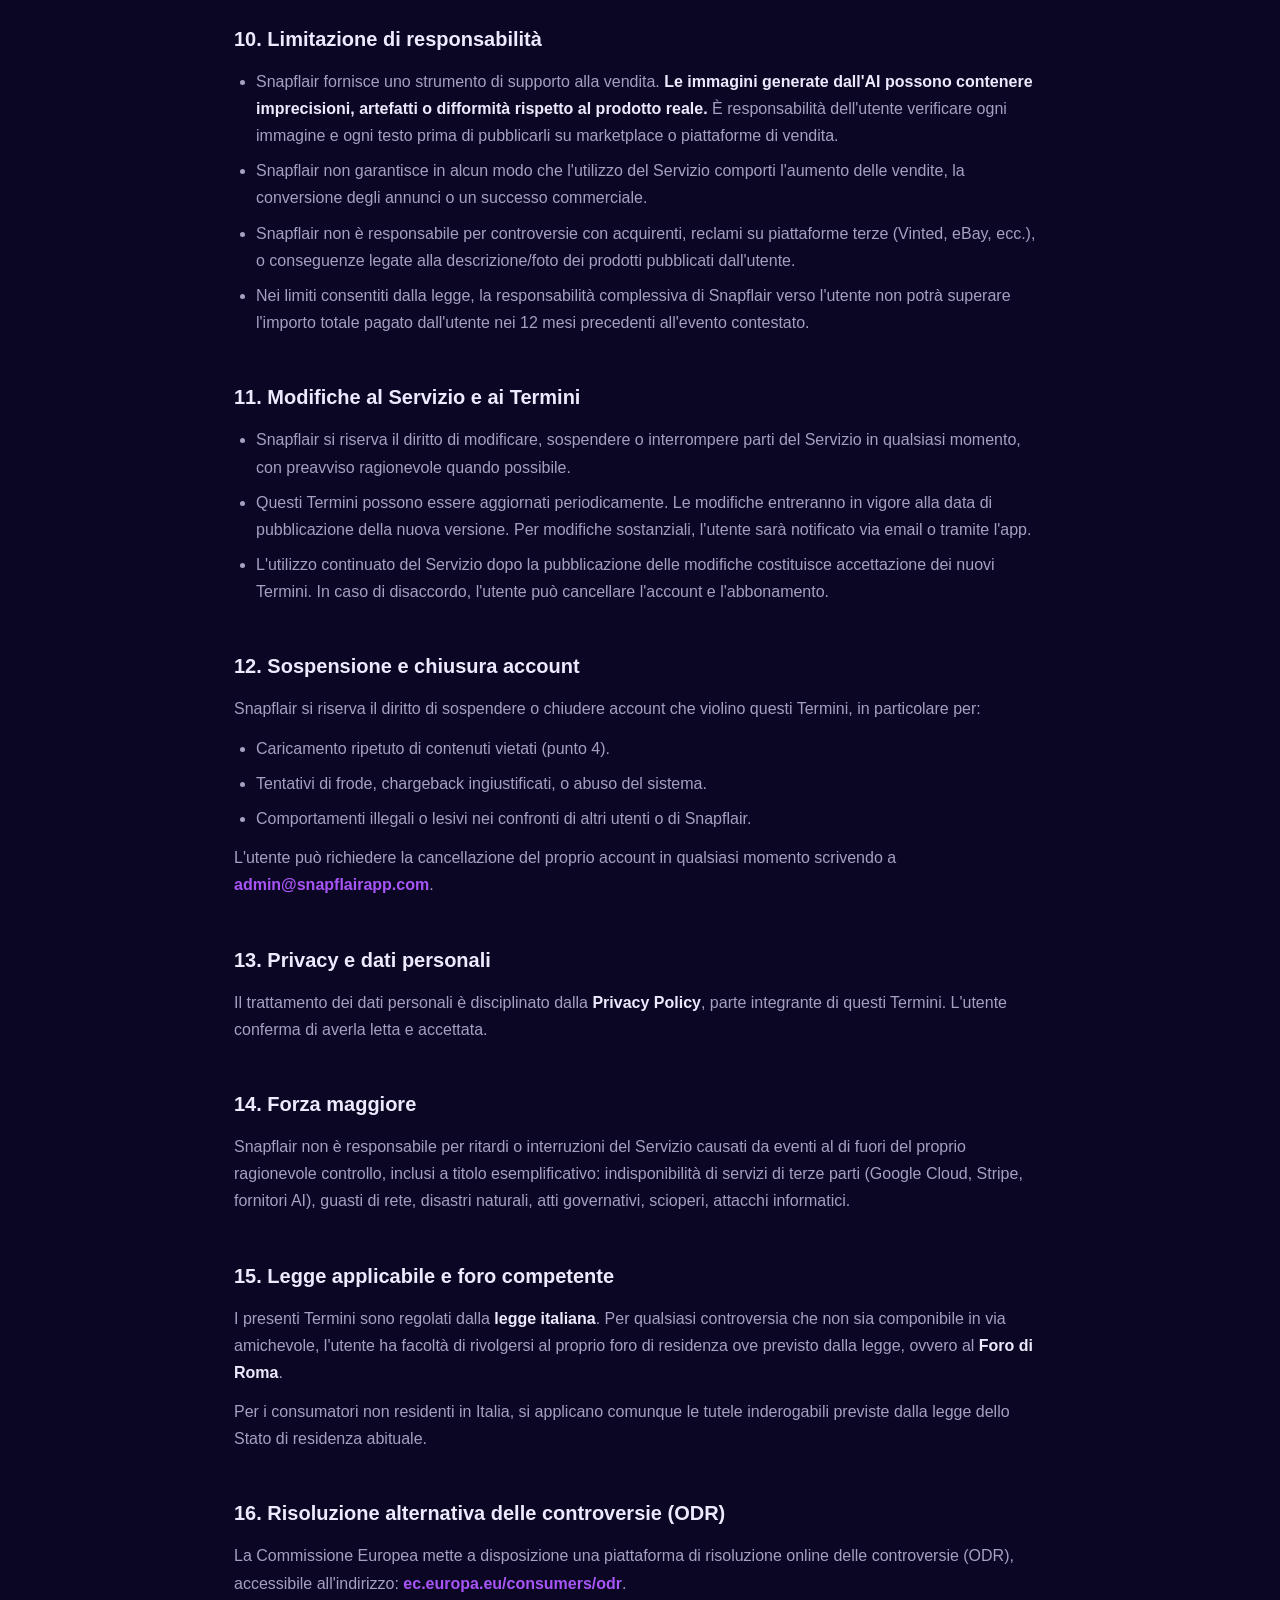
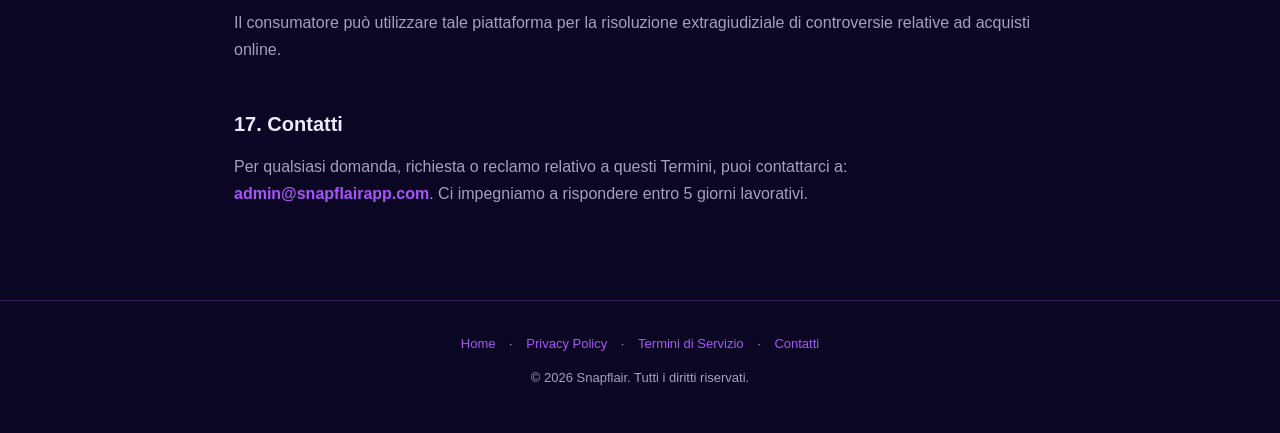
==== commit e762b506: "Update terms.html" ====
--- a/terms.html
+++ b/terms.html
@@ -127,9 +127,9 @@
  <h2>5. Piani e abbonamenti</h2>
   <p>Snapflair offre i seguenti piani:</p>
  <ul>
-    <li><strong>Free</strong>: gratuito — include 3 generazioni di immagini AI al mese e lo stile catalogo Studio.</li>
-   <li><strong>Standard</strong> (€4,99/mese): 50 generazioni al mese, stili Studio e Lifestyle.</li>
-   <li><strong>Pro</strong> (€9,99/mese): 500 generazioni al mese, rifinitura AI finale illimitata, tutti gli stili catalogo (Studio, Lifestyle, Outdoor, Minimal), annunci AI illimitati (titolo, descrizione, tag, prezzo) e accesso prioritario alle nuove funzionalità.</li>
+    <li><strong>Free</strong>: gratuito — include 3 generazioni di immagini AI al mese, 3 generazione annunci AI e lo stile catalogo Studio.</li>
+   <li><strong>Standard</strong> (€4,99/mese): 50 generazioni al mese, 25 generazioni annunci AI al mese e stili Studio e Lifestyle.</li>
+   <li><strong>Pro</strong> (€9,99/mese): 500 generazioni al mese, annunci IA, rifinitura AI finale, tutti gli stili catalogo (Studio, Lifestyle, Outdoor, Minimal), annunci AI illimitati (titolo, descrizione, tag, prezzo) e accesso prioritario alle nuove funzionalità.</li>
   </ul>
  <p>Tutti i prezzi sono espressi in Euro (EUR) e includono IVA dove applicabile. I prezzi e i contenuti dei piani possono variare nel tempo; le variazioni non hanno effetto retroattivo sui periodi già pagati. I pagamenti sono processati in modo sicuro da <strong>Stripe</strong>: Snapflair non riceve né conserva i dati della carta di credito.</p>
 
